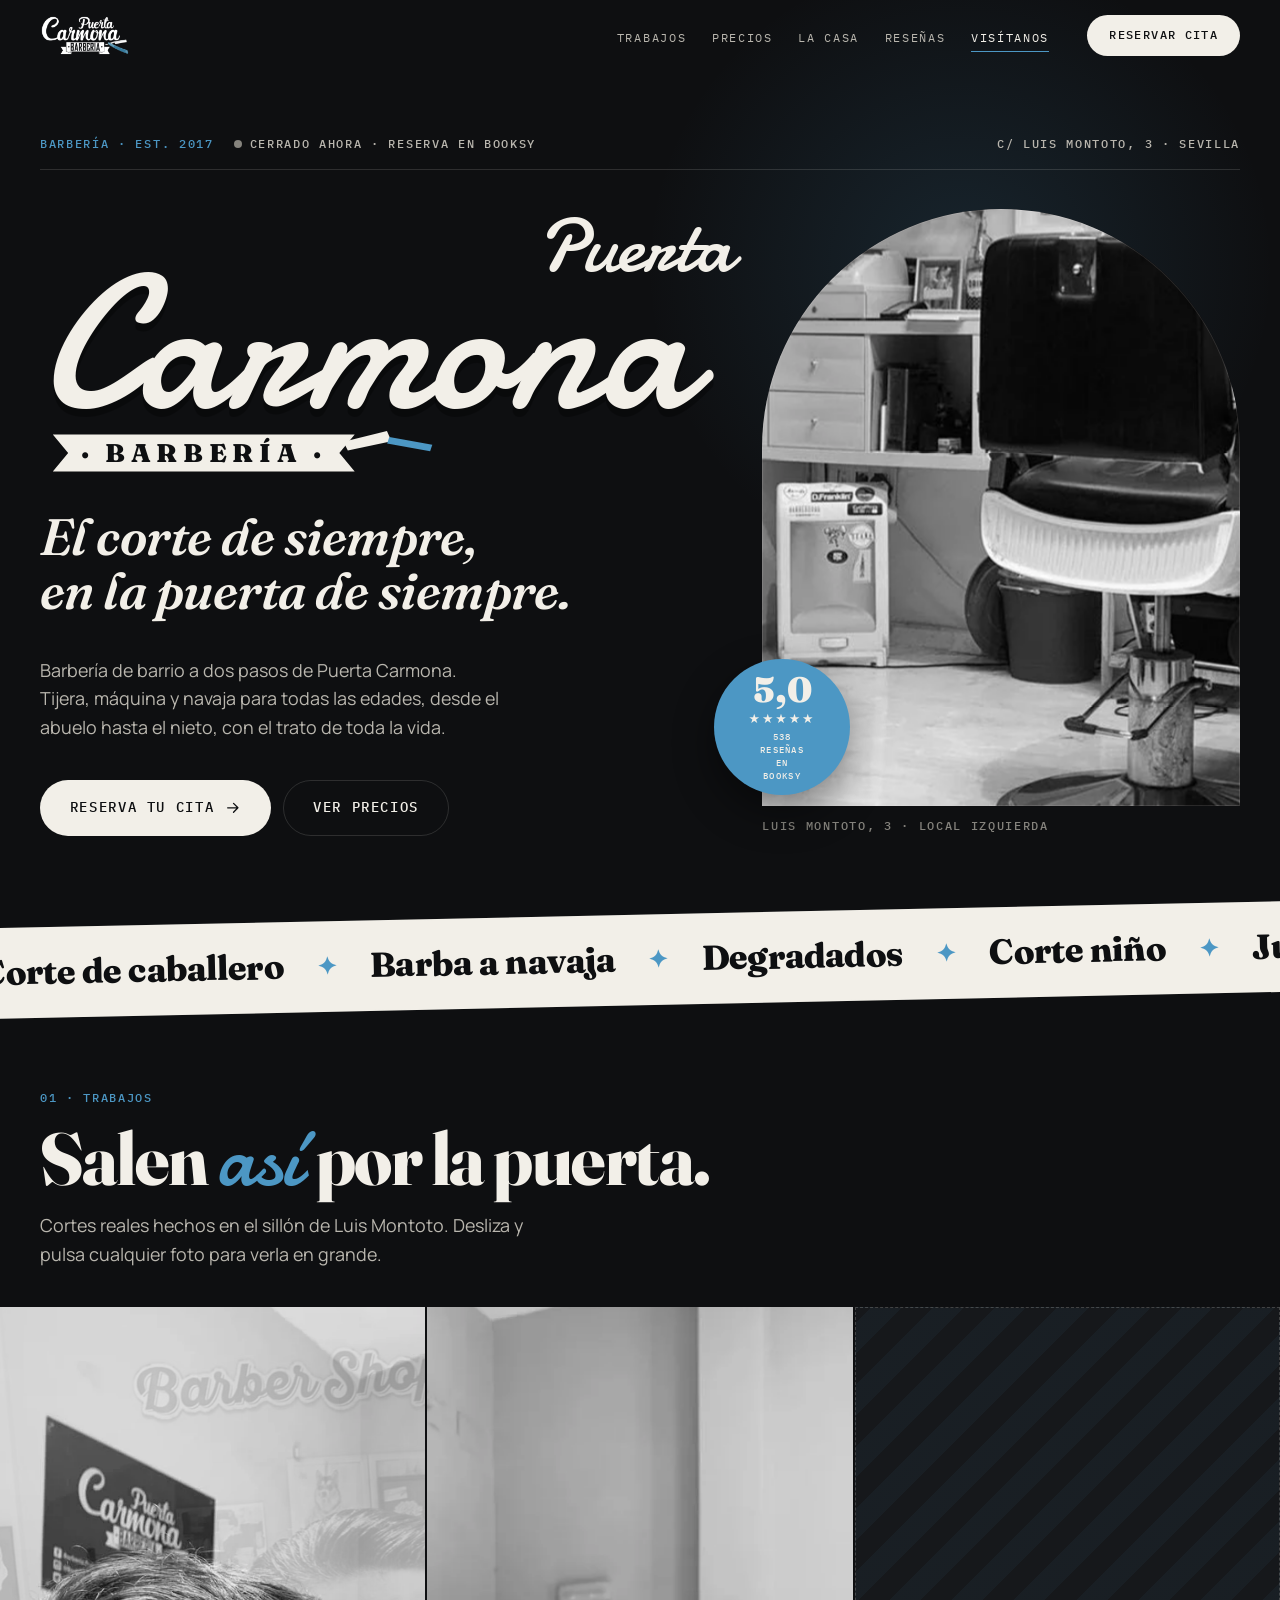
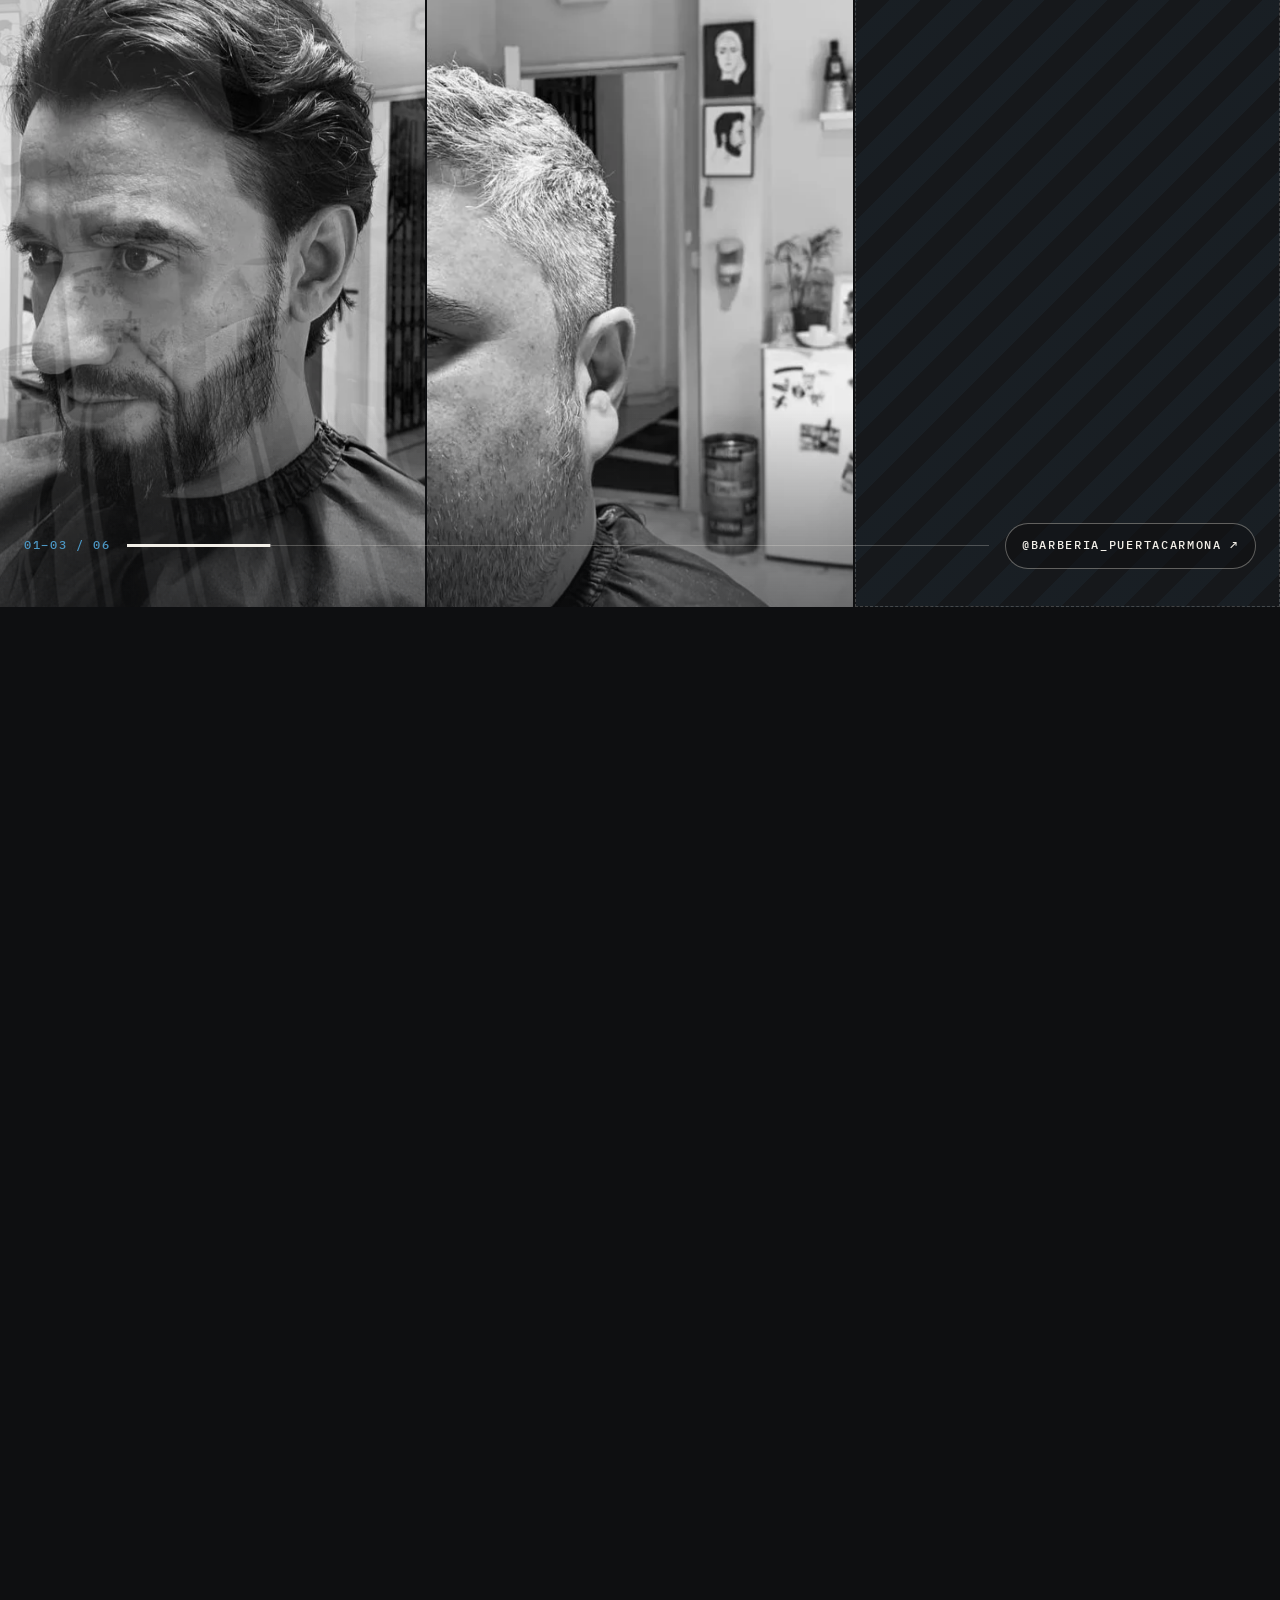
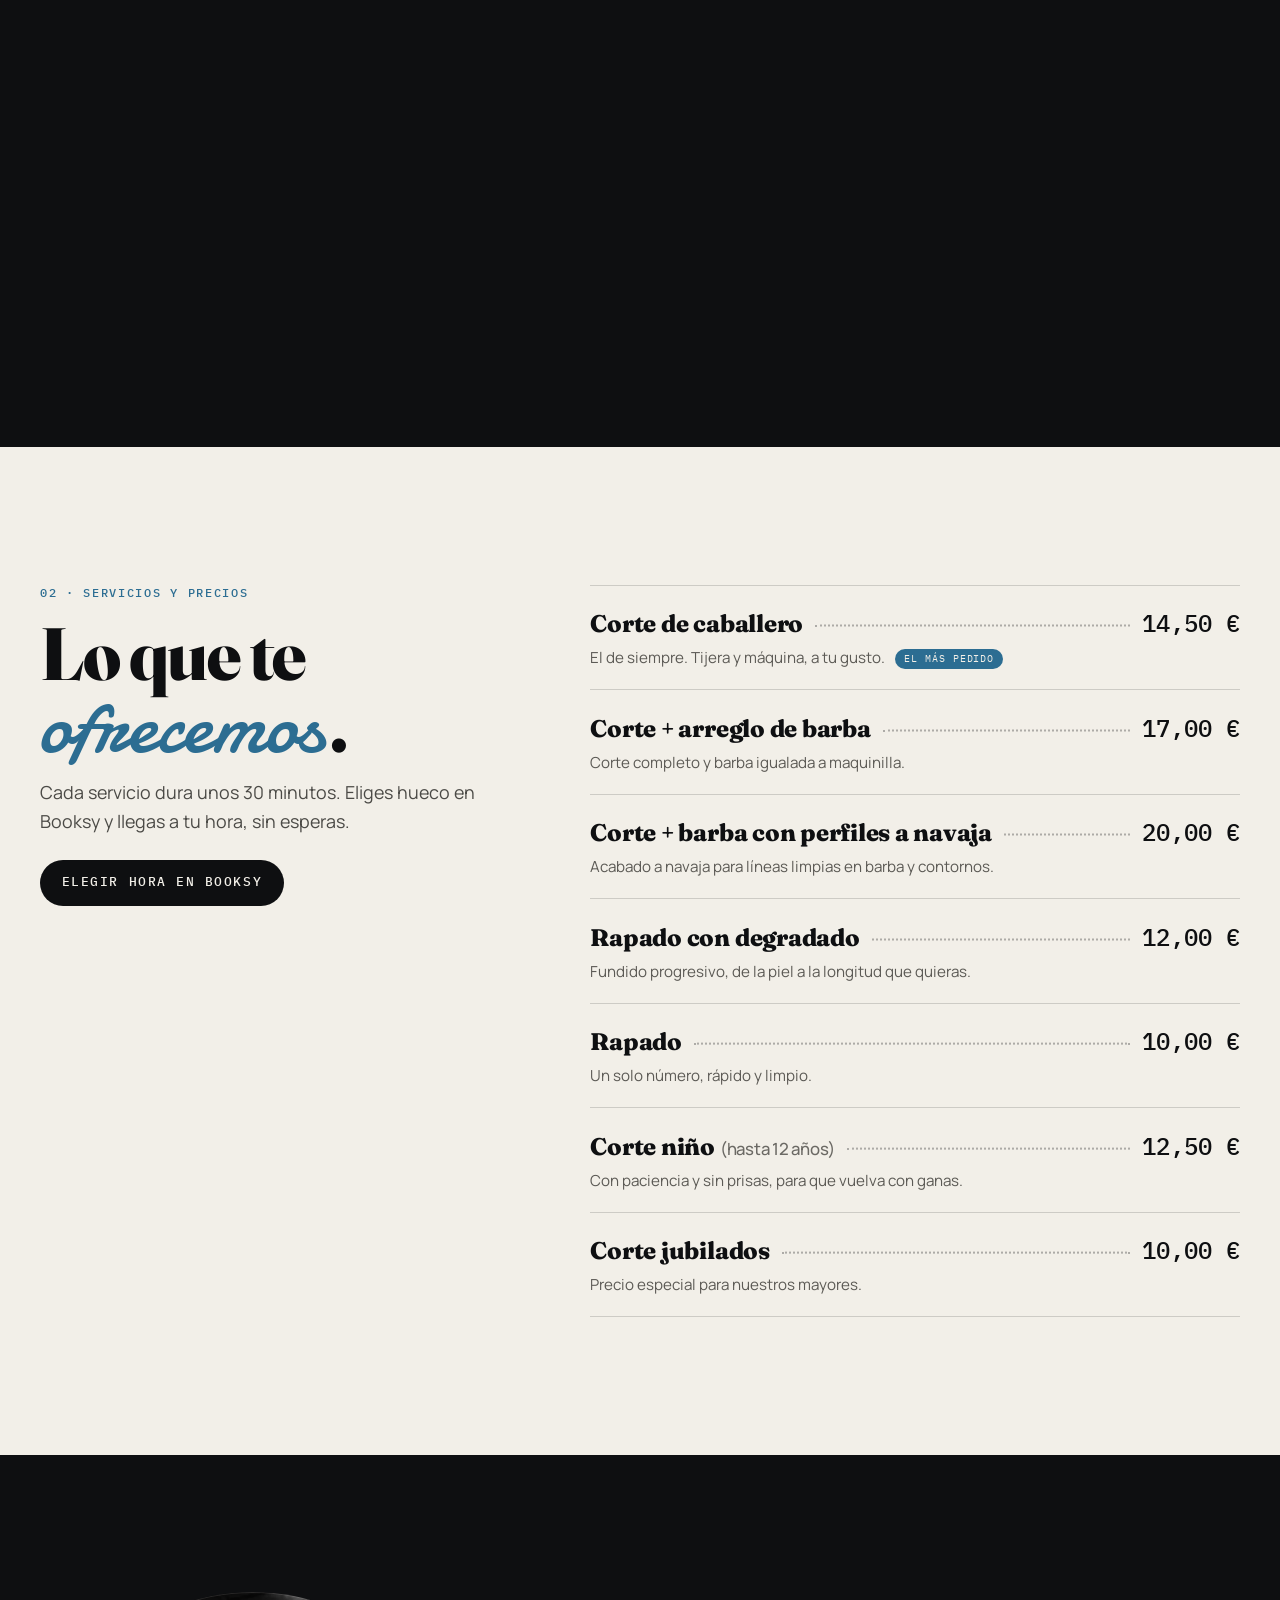
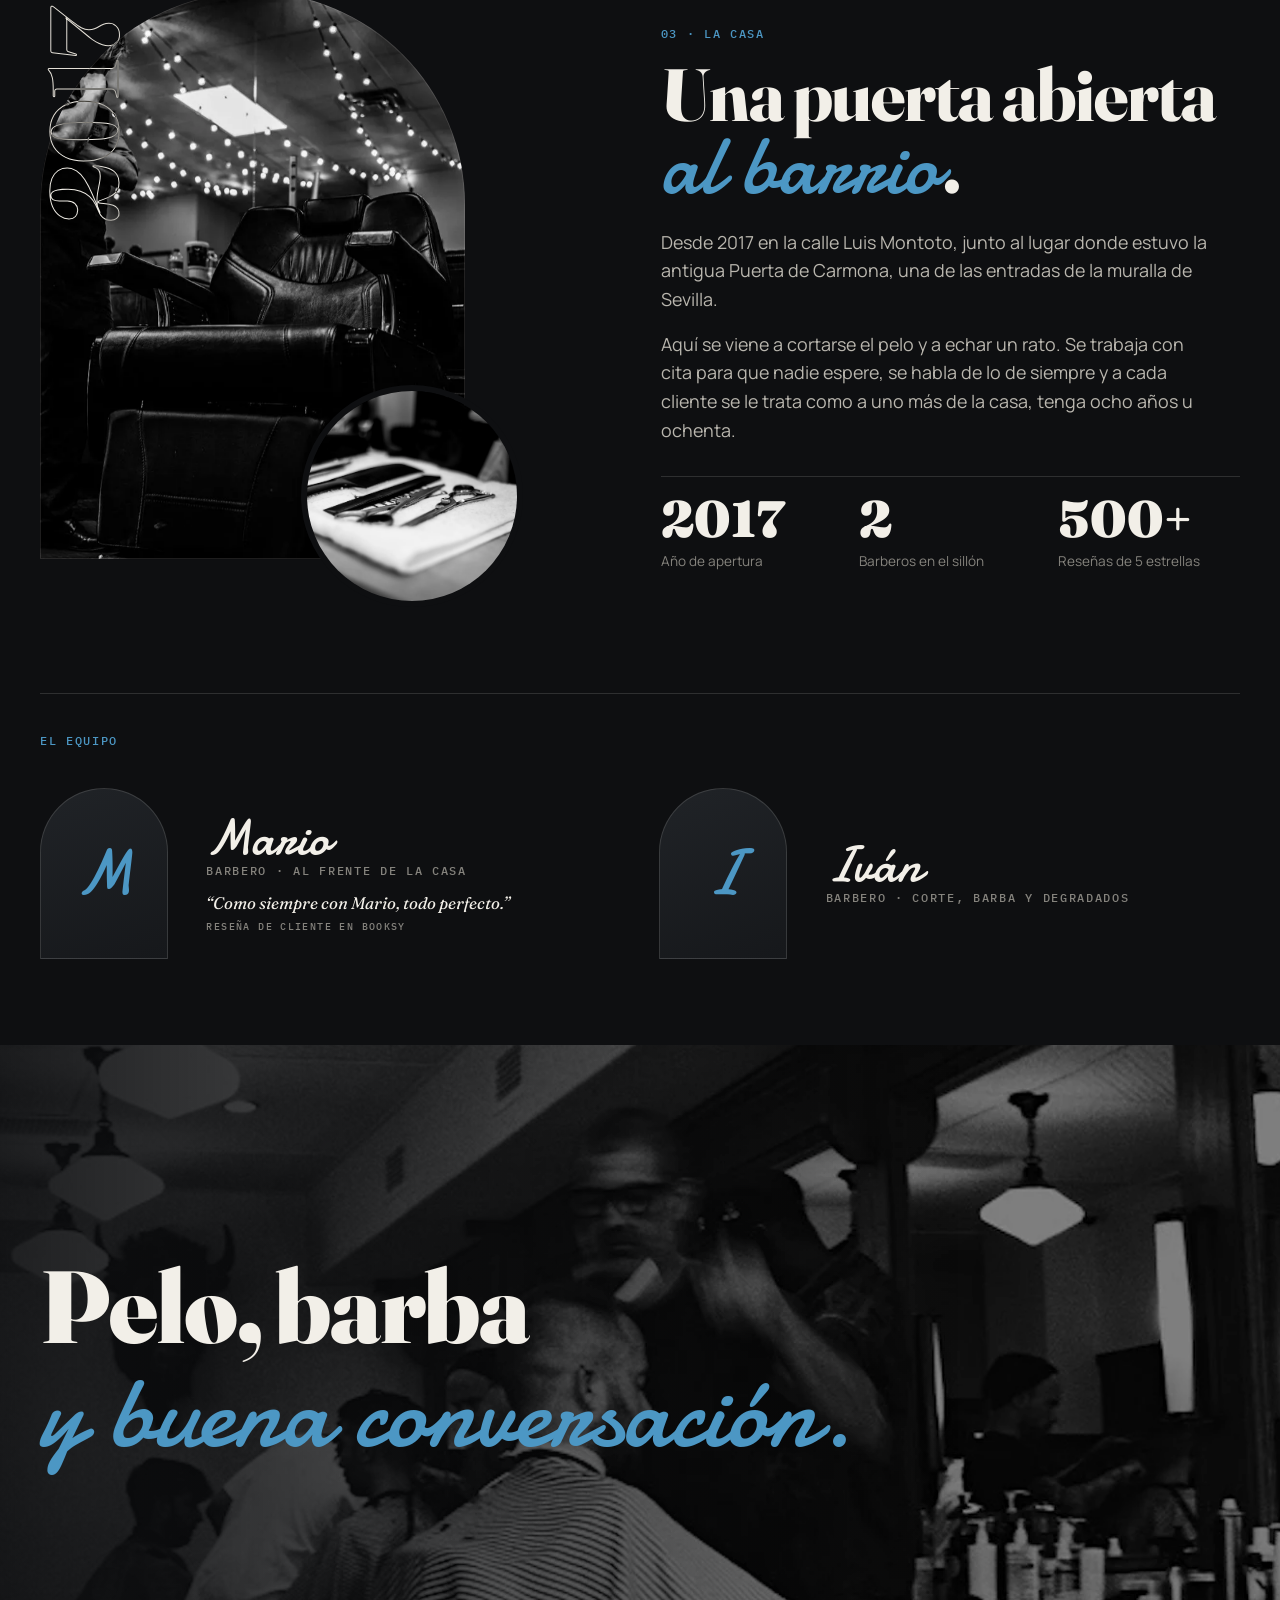
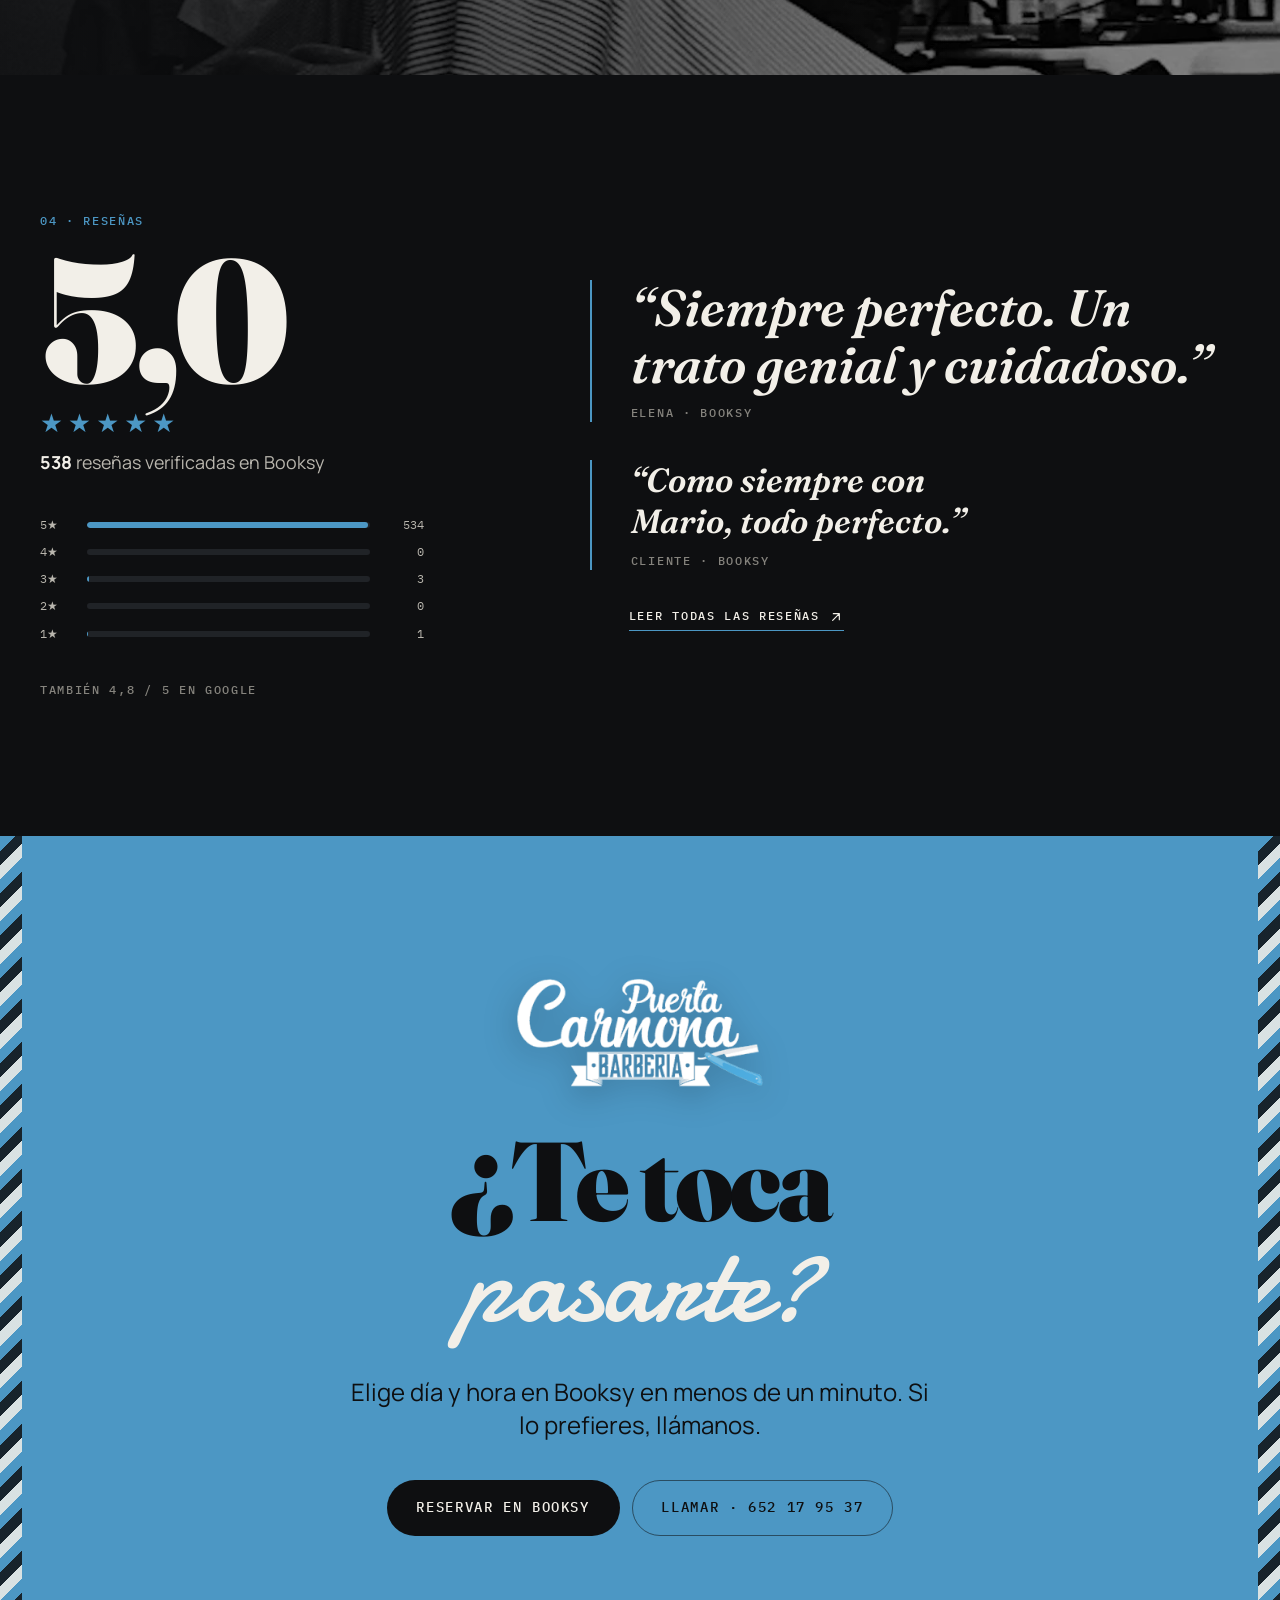
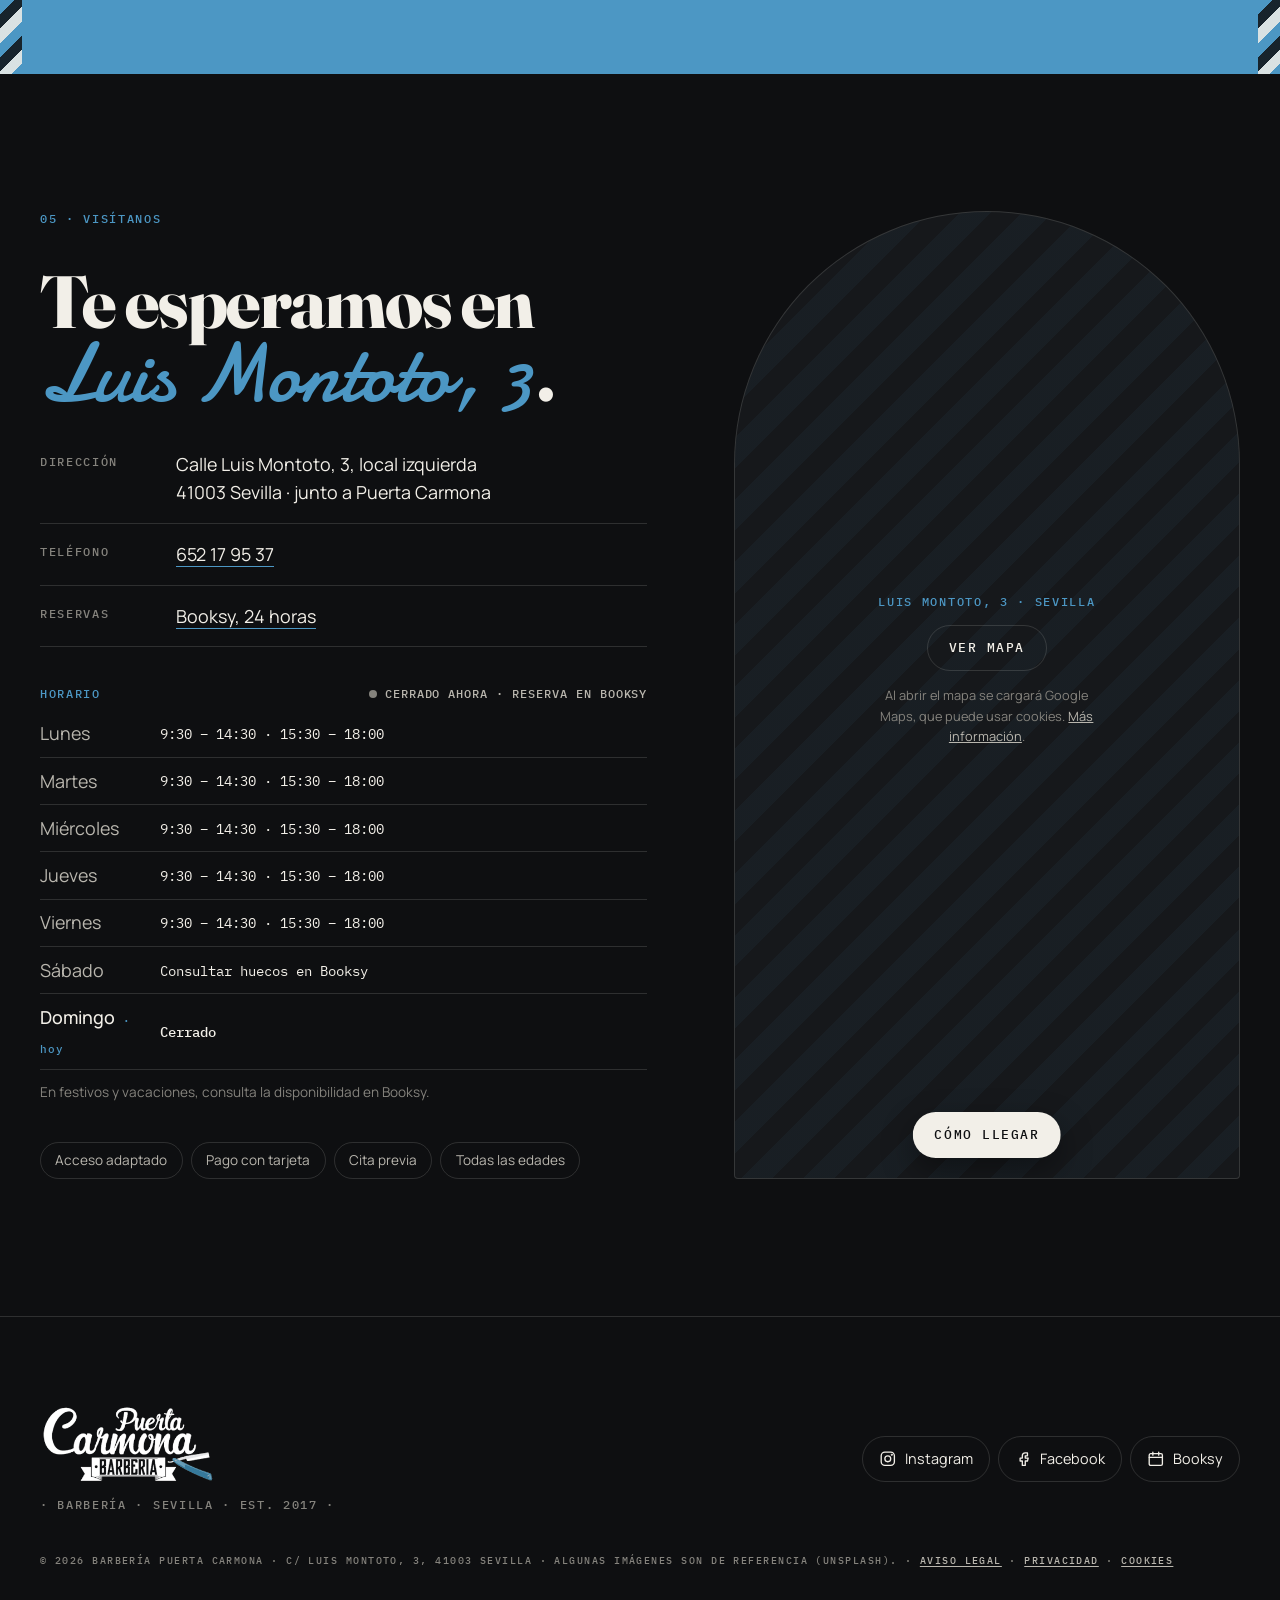
==== index.html @ 5f67234b "Web de Barbería Puerta Carmona lista para la demo - Quita los textos superpuestos y la marca de agua" ====
<!doctype html>
<html lang="es">
<head>
  <meta charset="utf-8" />
  <meta name="viewport" content="width=device-width, initial-scale=1, viewport-fit=cover" />
  <title>Barbería Puerta Carmona · Barbería en Sevilla desde 2017</title>
  <meta name="description" content="Barbería de barrio en Luis Montoto 3, junto a Puerta Carmona (Sevilla). Corte de caballero, barba a navaja y degradados desde 2017. 5,0 en Booksy con más de 500 reseñas. Reserva online." />
  <meta name="theme-color" content="#0e0f11" />
  <link rel="icon" href="assets/img/favicon.png" type="image/png" />
  <link rel="apple-touch-icon" href="assets/img/favicon.png" />

  <meta property="og:type" content="website" />
  <meta property="og:title" content="Barbería Puerta Carmona · Sevilla" />
  <meta property="og:description" content="El corte de siempre, en la puerta de siempre. Luis Montoto 3, Sevilla. Reserva en Booksy." />
  <meta property="og:image" content="assets/img/local.webp" />
  <meta property="og:locale" content="es_ES" />

  <link rel="preconnect" href="https://fonts.googleapis.com" />
  <link rel="preconnect" href="https://fonts.gstatic.com" crossorigin />
  <link href="https://fonts.googleapis.com/css2?family=Fraunces:opsz,wght@9..144,400;9..144,600;9..144,800;9..144,900&family=IBM+Plex+Mono:wght@400;500&family=Manrope:wght@400;500;700&family=Damion&display=swap" rel="stylesheet" />
  <link rel="stylesheet" href="css/style.css" />

  <script type="application/ld+json">
  {
    "@context": "https://schema.org",
    "@type": "BarberShop",
    "name": "Barbería Puerta Carmona",
    "image": "assets/img/local.webp",
    "logo": "assets/img/logo.png",
    "telephone": "+34 652 17 95 37",
    "foundingDate": "2017",
    "priceRange": "10 € – 20 €",
    "address": {
      "@type": "PostalAddress",
      "streetAddress": "Calle Luis Montoto, 3, local izquierda",
      "postalCode": "41003",
      "addressLocality": "Sevilla",
      "addressCountry": "ES"
    },
    "aggregateRating": { "@type": "AggregateRating", "ratingValue": "5.0", "reviewCount": "538" },
    "sameAs": [
      "https://www.instagram.com/barberia_puertacarmona/",
      "https://www.facebook.com/p/Barber%C3%ADa-Puerta-Carmona-100066631995849/",
      "https://booksy.com/es-es/20621_barberia-puerta-carmona_barberia_29971_sevilla"
    ]
  }
  </script>
</head>
<body>
  <a class="skip" href="#main">Saltar al contenido</a>

  <!-- ============ CABECERA ============ -->
  <header class="header" data-header>
    <div class="wrap header__in">
      <a class="brand" href="#top" aria-label="Barbería Puerta Carmona, inicio">
        <img src="assets/img/logo.png" alt="" width="316" height="146" />
      </a>
      <nav class="nav" aria-label="Principal" data-nav>
        <ul>
          <li><a href="#trabajos">Trabajos</a></li>
          <li><a href="#servicios">Precios</a></li>
          <li><a href="#casa">La casa</a></li>
          <li><a href="#resenas">Reseñas</a></li>
          <li><a href="#visitanos">Visítanos</a></li>
        </ul>
        <a class="btn btn--cream nav__cta" href="https://booksy.com/es-es/20621_barberia-puerta-carmona_barberia_29971_sevilla" target="_blank" rel="noopener" data-book>Reservar cita</a>
      </nav>
      <a class="btn btn--cream header__cta" href="https://booksy.com/es-es/20621_barberia-puerta-carmona_barberia_29971_sevilla" target="_blank" rel="noopener" data-book>Reservar</a>
      <button class="burger" type="button" aria-expanded="false" aria-controls="menu" data-burger>
        <span class="visually-hidden">Abrir menú</span><span></span><span></span>
      </button>
    </div>
  </header>

  <main id="main">
    <!-- ============ HERO ============ -->
    <section class="hero" id="top" aria-labelledby="hero-title">
      <div class="wrap hero__grid">
        <p class="hero__meta label rise">
          <span>Barbería · Est. 2017</span>
          <span class="status" data-status><i></i><b>Horario</b></span>
          <span class="hero__loc">C/ Luis Montoto, 3 · Sevilla</span>
        </p>

        <h1 class="masthead" id="hero-title">
          <span class="masthead__top rise">Puerta</span>
          <span class="masthead__script rise">Carmona</span>
          <span class="masthead__ribbon rise"><span>· Barbería ·</span><svg class="masthead__razor" viewBox="0 0 120 40" aria-hidden="true"><path class="razor__blade" d="M2 10 L60 4 L64 18 L6 22 Z"/><path class="razor__handle" d="M62 12 L116 30 L112 38 L58 20 Z"/></svg></span>
        </h1>

        <div class="hero__copy rise">
          <p class="hero__tag">El corte de siempre,<br />en la puerta de siempre.</p>
          <p class="hero__sub">Barbería de barrio a dos pasos de Puerta Carmona. Tijera, máquina y navaja para todas las edades, desde el abuelo hasta el nieto, con el trato de toda la vida.</p>
          <div class="hero__actions">
            <a class="btn btn--cream btn--lg" href="https://booksy.com/es-es/20621_barberia-puerta-carmona_barberia_29971_sevilla" target="_blank" rel="noopener" data-book>
              Reserva tu cita <svg aria-hidden="true" viewBox="0 0 24 24"><path d="M5 12h14M13 6l6 6-6 6"/></svg>
            </a>
            <a class="btn btn--ghost btn--lg" href="#servicios">Ver precios</a>
          </div>
        </div>

        <figure class="hero__photo">
          <div class="arch" data-parallax="0.08">
            <img src="assets/img/local.webp" alt="Sillón de barbero clásico en el interior de Barbería Puerta Carmona, en blanco y negro" width="1125" height="632" fetchpriority="high" />
          </div>
          <a class="rating" href="#resenas" aria-label="Valoración 5 sobre 5 con 538 reseñas en Booksy">
            <span class="rating__n">5,0</span>
            <span class="rating__stars" aria-hidden="true">★★★★★</span>
            <span class="label">538 reseñas en Booksy</span>
          </a>
          <figcaption class="label">Luis Montoto, 3 · local izquierda</figcaption>
        </figure>
      </div>
    </section>

    <!-- ============ CINTA ============ -->
    <div class="ticker" aria-hidden="true">
      <div class="ticker__track">
        <span>Corte de caballero</span><i>✦</i><span>Barba a navaja</span><i>✦</i><span>Degradados</span><i>✦</i><span>Corte niño</span><i>✦</i><span>Jubilados</span><i>✦</i><span>Desde 2017</span><i>✦</i>
        <span>Corte de caballero</span><i>✦</i><span>Barba a navaja</span><i>✦</i><span>Degradados</span><i>✦</i><span>Corte niño</span><i>✦</i><span>Jubilados</span><i>✦</i><span>Desde 2017</span><i>✦</i>
      </div>
    </div>

    <!-- ============ TRABAJOS (secuencia) ============ -->
    <section class="works" id="trabajos" aria-labelledby="works-title">
      <div class="wrap section-head">
        <p class="label kicker">01 · Trabajos</p>
        <h2 class="h2" id="works-title">Salen <em>así</em> por la puerta.</h2>
        <p class="lead">Cortes reales hechos en el sillón de Luis Montoto. Desliza y pulsa cualquier foto para verla en grande.</p>
      </div>

      <div class="seq" data-seq data-total="06">
        <div class="seq__sticky" data-seq-sticky>
          <ul class="seq__frames" role="list">
            <li class="frame" data-frame data-range="01–03">
              <div class="work" data-panel>
                <button type="button" class="work__open" data-full="assets/img/corte-3.webp" data-caption="Clásico peinado hacia atrás con barba perfilada" aria-label="Ampliar: clásico peinado hacia atrás con barba perfilada">
                  <img src="assets/img/corte-3.webp" alt="Cliente con pelo peinado hacia atrás y barba perfilada" loading="lazy" />
                </button>
              </div>
              <div class="work" data-panel>
                <button type="button" class="work__open" data-full="assets/img/corte-4.webp" data-caption="Degradado con volumen arriba" aria-label="Ampliar: degradado con volumen arriba">
                  <img src="assets/img/corte-4.webp" alt="Joven con degradado lateral y volumen en la parte superior" loading="lazy" />
                </button>
              </div>
              <div class="work" data-panel>
                <button type="button" class="work__open" data-full="assets/img/corte-2.webp" data-caption="Rizos arriba con degradado bajo" aria-label="Ampliar: rizos arriba con degradado bajo">
                  <img src="assets/img/corte-2.webp" alt="Chico joven con rizos arriba y laterales degradados" loading="lazy" />
                </button>
              </div>
            </li>
            <li class="frame" data-frame data-range="04–06">
              <div class="work" data-panel>
                <button type="button" class="work__open" data-full="assets/img/corte-5.webp" data-caption="Pompadour con barba corta" aria-label="Ampliar: pompadour con barba corta">
                  <img src="assets/img/corte-5.webp" alt="Cliente con tupé peinado y barba corta cuidada" loading="lazy" />
                </button>
              </div>
              <div class="work" data-panel>
                <button type="button" class="work__open" data-full="assets/img/corte-1.webp" data-caption="Corte corto con canas y barba de tres días" aria-label="Ampliar: corte corto con canas y barba de tres días">
                  <img src="assets/img/corte-1.webp" alt="Hombre con pelo corto canoso y barba de tres días" loading="lazy" />
                </button>
              </div>
              <div class="work work--soon" data-panel>
                <div class="soon">
                  <svg class="soon__icon" viewBox="0 0 40 40" aria-hidden="true"><path d="M20 4v32M4 20h32M8.7 8.7l22.6 22.6M31.3 8.7 8.7 31.3"/></svg>
                  <p class="label soon__n">@barberia_puertacarmona</p>
                  <p class="soon__text">Más cortes en Instagram</p>
                  <a class="soon__link label" href="https://www.instagram.com/barberia_puertacarmona/" target="_blank" rel="noopener">Ver perfil →</a>
                </div>
              </div>
            </li>
          </ul>
          <div class="seq__ui">
            <span class="label seq__count" data-seq-count>01–03 / 06</span>
            <span class="seq__bar" aria-hidden="true"><span data-seq-bar></span></span>
            <a class="seq__more label" href="https://www.instagram.com/barberia_puertacarmona/" target="_blank" rel="noopener">@barberia_puertacarmona ↗</a>
          </div>
          <div class="seq__shade" data-seq-shade></div>
        </div>
      </div>
    </section>

    <!-- ============ SERVICIOS ============ -->
    <section class="services" id="servicios" aria-labelledby="services-title">
      <div class="wrap services__grid">
        <div class="section-head services__head">
          <p class="label kicker">02 · Servicios y precios</p>
          <h2 class="h2" id="services-title">Lo que te<br /><em>ofrecemos</em>.</h2>
          <p class="lead">Cada servicio dura unos 30 minutos. Eliges hueco en Booksy y llegas a tu hora, sin esperas.</p>
          <a class="btn btn--ink" href="https://booksy.com/es-es/20621_barberia-puerta-carmona_barberia_29971_sevilla" target="_blank" rel="noopener" data-book>Elegir hora en Booksy</a>
        </div>

        <ol class="menu" role="list">
          <li class="menu__item menu__item--star">
            <div class="menu__row"><h3>Corte de caballero</h3><span class="menu__dots"></span><span class="menu__price">14,50 €</span></div>
            <p>El de siempre. Tijera y máquina, a tu gusto. <span class="tag">El más pedido</span></p>
          </li>
          <li class="menu__item">
            <div class="menu__row"><h3>Corte + arreglo de barba</h3><span class="menu__dots"></span><span class="menu__price">17,00 €</span></div>
            <p>Corte completo y barba igualada a maquinilla.</p>
          </li>
          <li class="menu__item">
            <div class="menu__row"><h3>Corte + barba con perfiles a navaja</h3><span class="menu__dots"></span><span class="menu__price">20,00 €</span></div>
            <p>Acabado a navaja para líneas limpias en barba y contornos.</p>
          </li>
          <li class="menu__item">
            <div class="menu__row"><h3>Rapado con degradado</h3><span class="menu__dots"></span><span class="menu__price">12,00 €</span></div>
            <p>Fundido progresivo, de la piel a la longitud que quieras.</p>
          </li>
          <li class="menu__item">
            <div class="menu__row"><h3>Rapado</h3><span class="menu__dots"></span><span class="menu__price">10,00 €</span></div>
            <p>Un solo número, rápido y limpio.</p>
          </li>
          <li class="menu__item">
            <div class="menu__row"><h3>Corte niño <small>(hasta 12 años)</small></h3><span class="menu__dots"></span><span class="menu__price">12,50 €</span></div>
            <p>Con paciencia y sin prisas, para que vuelva con ganas.</p>
          </li>
          <li class="menu__item">
            <div class="menu__row"><h3>Corte jubilados</h3><span class="menu__dots"></span><span class="menu__price">10,00 €</span></div>
            <p>Precio especial para nuestros mayores.</p>
          </li>
        </ol>
      </div>
    </section>

    <!-- ============ LA CASA / HISTORIA ============ -->
    <section class="house" id="casa" aria-labelledby="house-title">
      <div class="wrap house__grid">
        <div class="house__photos">
          <div class="arch arch--tall" data-parallax="-0.06"><img src="assets/img/stock-sillon.webp" alt="Interior de una barbería clásica en blanco y negro" loading="lazy" /></div>
          <div class="house__small"><img src="assets/img/stock-tijeras.webp" alt="Tijeras, peine y navaja sobre una toalla" loading="lazy" /></div>
          <p class="house__year" aria-hidden="true">2017</p>
        </div>

        <div class="house__copy">
          <p class="label kicker">03 · La casa</p>
          <h2 class="h2" id="house-title">Una puerta abierta<br /><em>al barrio</em>.</h2>
          <p>Desde 2017 en la calle Luis Montoto, junto al lugar donde estuvo la antigua Puerta de Carmona, una de las entradas de la muralla de Sevilla.</p>
          <p>Aquí se viene a cortarse el pelo y a echar un rato. Se trabaja con cita para que nadie espere, se habla de lo de siempre y a cada cliente se le trata como a uno más de la casa, tenga ocho años u ochenta.</p>

          <ul class="facts" role="list">
            <li><strong>2017</strong><span>Año de apertura</span></li>
            <li><strong>2</strong><span>Barberos en el sillón</span></li>
            <li><strong>500+</strong><span>Reseñas de 5 estrellas</span></li>
          </ul>
        </div>
      </div>

      <!-- Equipo -->
      <div class="wrap team" aria-labelledby="team-title">
        <h3 class="label kicker" id="team-title">El equipo</h3>
        <ul class="team__list" role="list">
          <li class="barber">
            <div class="barber__pic" aria-hidden="true"><span>M</span></div>
            <div>
              <h4 class="barber__name">Mario</h4>
              <p class="label">Barbero · al frente de la casa</p>
              <p class="barber__quote">“Como siempre con Mario, todo perfecto.”</p>
              <p class="barber__src label">Reseña de cliente en Booksy</p>
            </div>
          </li>
          <li class="barber">
            <div class="barber__pic" aria-hidden="true"><span>I</span></div>
            <div>
              <h4 class="barber__name">Iván</h4>
              <p class="label">Barbero · corte, barba y degradados</p>
            </div>
          </li>
        </ul>
      </div>
    </section>

    <!-- ============ BANDA ============ -->
    <section class="band" aria-label="Frase de la casa">
      <div class="band__img" data-parallax="0.1"><img src="assets/img/stock-corte-bn.webp" alt="" loading="lazy" /></div>
      <div class="wrap band__in">
        <p class="band__quote">Pelo, barba<br /><span>y buena conversación.</span></p>
      </div>
    </section>

    <!-- ============ RESEÑAS ============ -->
    <section class="reviews" id="resenas" aria-labelledby="reviews-title">
      <div class="wrap reviews__grid">
        <div class="score">
          <p class="label kicker">04 · Reseñas</p>
          <h2 class="visually-hidden" id="reviews-title">Lo que dicen los clientes</h2>
          <p class="score__n" data-count="5.0">5,0</p>
          <p class="score__stars" aria-hidden="true">★★★★★</p>
          <p class="score__total"><strong data-count="538">538</strong> reseñas verificadas en Booksy</p>
          <ul class="bars" role="list" aria-label="Reparto de valoraciones">
            <li><span>5★</span><span class="bars__bar"><i style="--v:0.9926"></i></span><span>534</span></li>
            <li><span>4★</span><span class="bars__bar"><i style="--v:0"></i></span><span>0</span></li>
            <li><span>3★</span><span class="bars__bar"><i style="--v:0.0056"></i></span><span>3</span></li>
            <li><span>2★</span><span class="bars__bar"><i style="--v:0"></i></span><span>0</span></li>
            <li><span>1★</span><span class="bars__bar"><i style="--v:0.0019"></i></span><span>1</span></li>
          </ul>
          <p class="score__google label">También 4,8 / 5 en Google</p>
        </div>

        <div class="quotes">
          <blockquote class="quote quote--big">
            <p>“Siempre perfecto. Un trato genial y cuidadoso.”</p>
            <footer class="label">Elena · Booksy</footer>
          </blockquote>
          <blockquote class="quote">
            <p>“Como siempre con Mario, todo perfecto.”</p>
            <footer class="label">Cliente · Booksy</footer>
          </blockquote>
          <a class="quotes__more" href="https://booksy.com/es-es/20621_barberia-puerta-carmona_barberia_29971_sevilla" target="_blank" rel="noopener">
            <span class="label">Leer todas las reseñas</span>
            <svg aria-hidden="true" viewBox="0 0 24 24"><path d="M7 17 17 7M8 7h9v9"/></svg>
          </a>
        </div>
      </div>
    </section>

    <!-- ============ CTA FINAL ============ -->
    <section class="final" aria-labelledby="final-title">
      <div class="wrap final__in">
        <img class="final__logo" src="assets/img/logo.png" alt="Logotipo de Barbería Puerta Carmona" width="316" height="146" loading="lazy" />
        <h2 class="final__title" id="final-title">¿Te toca<br /><span>pasarte?</span></h2>
        <p>Elige día y hora en Booksy en menos de un minuto. Si lo prefieres, llámanos.</p>
        <div class="final__actions">
          <a class="btn btn--ink btn--lg" href="https://booksy.com/es-es/20621_barberia-puerta-carmona_barberia_29971_sevilla" target="_blank" rel="noopener" data-book>Reservar en Booksy</a>
          <a class="btn btn--outline-ink btn--lg" href="tel:+34652179537">Llamar · 652 17 95 37</a>
        </div>
      </div>
    </section>

    <!-- ============ VISÍTANOS ============ -->
    <section class="visit" id="visitanos" aria-labelledby="visit-title">
      <div class="wrap visit__grid">
        <div class="visit__info">
          <p class="label kicker">05 · Visítanos</p>
          <h2 class="h2" id="visit-title">Te esperamos en<br /><em>Luis Montoto, 3</em>.</h2>

          <dl class="info">
            <div><dt class="label">Dirección</dt><dd>Calle Luis Montoto, 3, local izquierda<br />41003 Sevilla · junto a Puerta Carmona</dd></div>
            <div><dt class="label">Teléfono</dt><dd><a href="tel:+34652179537">652 17 95 37</a></dd></div>
            <div><dt class="label">Reservas</dt><dd><a href="https://booksy.com/es-es/20621_barberia-puerta-carmona_barberia_29971_sevilla" target="_blank" rel="noopener" data-book>Booksy, 24 horas</a></dd></div>
          </dl>

          <div class="hours">
            <p class="label hours__title">Horario <span class="status status--inline" data-status><i></i><b></b></span></p>
            <table>
              <tbody data-hours>
                <tr data-day="1"><th>Lunes</th><td>9:30 – 14:30 · 15:30 – 18:00</td></tr>
                <tr data-day="2"><th>Martes</th><td>9:30 – 14:30 · 15:30 – 18:00</td></tr>
                <tr data-day="3"><th>Miércoles</th><td>9:30 – 14:30 · 15:30 – 18:00</td></tr>
                <tr data-day="4"><th>Jueves</th><td>9:30 – 14:30 · 15:30 – 18:00</td></tr>
                <tr data-day="5"><th>Viernes</th><td>9:30 – 14:30 · 15:30 – 18:00</td></tr>
                <tr data-day="6"><th>Sábado</th><td>Consultar huecos en Booksy</td></tr>
                <tr data-day="0"><th>Domingo</th><td>Cerrado</td></tr>
              </tbody>
            </table>
            <p class="hours__note">En festivos y vacaciones, consulta la disponibilidad en Booksy.</p>
          </div>

          <ul class="perks" role="list">
            <li>Acceso adaptado</li><li>Pago con tarjeta</li><li>Cita previa</li><li>Todas las edades</li>
          </ul>
        </div>

        <div class="visit__map">
          <div class="map__consent" data-map="https://www.google.com/maps?q=Barber%C3%ADa+Puerta+Carmona,+Calle+Luis+Montoto+3,+41003+Sevilla&amp;output=embed">
            <p class="label">Luis Montoto, 3 · Sevilla</p>
            <button type="button" class="btn btn--ghost" data-map-load>Ver mapa</button>
            <p class="map__note">Al abrir el mapa se cargará Google Maps, que puede usar cookies. <a href="legal.html#cookies">Más información</a>.</p>
          </div>
          <a class="btn btn--cream map__btn" href="https://www.google.com/maps/dir/?api=1&destination=Calle+Luis+Montoto+3,+41003+Sevilla" target="_blank" rel="noopener">Cómo llegar</a>
        </div>
      </div>
    </section>
  </main>

  <!-- ============ PIE ============ -->
  <footer class="footer">
    <div class="wrap footer__grid">
      <div class="footer__brand">
        <img src="assets/img/logo.png" alt="Barbería Puerta Carmona" width="316" height="146" loading="lazy" />
        <p class="label">· Barbería · Sevilla · Est. 2017 ·</p>
      </div>
      <ul class="footer__social" role="list">
        <li><a href="https://www.instagram.com/barberia_puertacarmona/" target="_blank" rel="noopener">
          <svg aria-hidden="true" viewBox="0 0 24 24"><rect x="3" y="3" width="18" height="18" rx="5"/><circle cx="12" cy="12" r="4"/><circle cx="17.5" cy="6.5" r="0.6" fill="currentColor"/></svg>Instagram</a></li>
        <li><a href="https://www.facebook.com/p/Barber%C3%ADa-Puerta-Carmona-100066631995849/" target="_blank" rel="noopener">
          <svg aria-hidden="true" viewBox="0 0 24 24"><path d="M14 8h3V4h-3a4 4 0 0 0-4 4v3H7v4h3v6h4v-6h3l1-4h-4V8z"/></svg>Facebook</a></li>
        <li><a href="https://booksy.com/es-es/20621_barberia-puerta-carmona_barberia_29971_sevilla" target="_blank" rel="noopener">
          <svg aria-hidden="true" viewBox="0 0 24 24"><rect x="3" y="5" width="18" height="16" rx="2"/><path d="M3 10h18M8 3v4M16 3v4"/></svg>Booksy</a></li>
      </ul>
      <p class="footer__legal label">© <span data-year>2026</span> Barbería Puerta Carmona · C/ Luis Montoto, 3, 41003 Sevilla · Algunas imágenes son de referencia (Unsplash). · <a href="legal.html#aviso-legal">Aviso legal</a> · <a href="legal.html#privacidad">Privacidad</a> · <a href="legal.html#cookies">Cookies</a></p>
    </div>
  </footer>

  <!-- Barra fija en móvil -->
  <div class="mobilebar" data-mobilebar>
    <a href="tel:+34652179537" class="mobilebar__call" aria-label="Llamar a la barbería">
      <svg aria-hidden="true" viewBox="0 0 24 24"><path d="M5 4h4l2 5-2.5 1.5a11 11 0 0 0 5 5L15 13l5 2v4a2 2 0 0 1-2 2A16 16 0 0 1 3 6a2 2 0 0 1 2-2"/></svg>
      Llamar
    </a>
    <a href="https://booksy.com/es-es/20621_barberia-puerta-carmona_barberia_29971_sevilla" target="_blank" rel="noopener" class="mobilebar__book" data-book>Reservar cita</a>
  </div>

  <!-- Visor -->
  <dialog class="lightbox" aria-label="Visor de trabajos" data-lightbox>
    <div class="lb__top">
      <p class="label lb__count" aria-live="polite" data-lb-count></p>
      <button type="button" class="lb__btn" data-lb-close><span class="label">Cerrar</span>
        <svg aria-hidden="true" viewBox="0 0 24 24"><path d="M6 6l12 12M18 6 6 18"/></svg></button>
    </div>
    <figure class="lb__figure">
      <img data-lb-img alt="" />
      <figcaption class="label" data-lb-caption></figcaption>
    </figure>
    <button type="button" class="lb__nav lb__prev" aria-label="Anterior" data-lb-prev><svg aria-hidden="true" viewBox="0 0 24 24"><path d="M15 6l-6 6 6 6"/></svg></button>
    <button type="button" class="lb__nav lb__next" aria-label="Siguiente" data-lb-next><svg aria-hidden="true" viewBox="0 0 24 24"><path d="M9 6l6 6-6 6"/></svg></button>
  </dialog>

  <script src="js/main.js" defer></script>
</body>
</html>
---- css/style.css ----
/* =====================================================================
   Barbería Puerta Carmona — identidad a partir del logo real:
   fondo negro, letra script blanca, cinta "· BARBERÍA ·" y el azul de la navaja.
   Motivo propio: el arco de la antigua Puerta de Carmona enmarca las fotos.
   ===================================================================== */

:root {
  --ink: #0e0f11;
  --ink-2: #16181b;
  --ink-3: #202327;
  --bone: #f2efe8;
  --bone-dim: #b9b6ae;
  --mute: #85837d;
  --razor: #4c97c4;
  --razor-deep: #2c6d92;
  --razor-ink: #0b2a3c;
  --line: rgb(242 239 232 / 0.14);
  --line-ink: rgb(14 15 17 / 0.16);

  --font-script: 'Damion', 'Brush Script MT', cursive;
  --font-display: 'Fraunces', Georgia, serif;
  --font-body: 'Manrope', system-ui, sans-serif;
  --font-mono: 'IBM Plex Mono', ui-monospace, monospace;

  --step-0: clamp(1rem, 0.96rem + 0.2vw, 1.125rem);
  --step-1: clamp(1.2rem, 1.1rem + 0.5vw, 1.5rem);
  --step-2: clamp(1.5rem, 1.3rem + 1vw, 2.1rem);
  --step-3: clamp(2rem, 1.6rem + 2vw, 3.2rem);
  --step-4: clamp(2.6rem, 1.9rem + 3.4vw, 4.8rem);

  --space-xs: 0.5rem;
  --space-s: 1rem;
  --space-m: clamp(1.5rem, 1.2rem + 1.5vw, 2.5rem);
  --space-l: clamp(3rem, 2.2rem + 4vw, 6rem);
  --space-xl: clamp(4.5rem, 3rem + 7vw, 9.5rem);

  --gutter: clamp(1rem, 0.5rem + 2.5vw, 2.5rem);
  --maxw: 1320px;
  --header-h: 4.5rem;
  --tap: 2.875rem;
  --ease: cubic-bezier(0.22, 1, 0.36, 1);
}

*,
*::before,
*::after { box-sizing: border-box; }

html {
  overflow-x: clip;
  -webkit-text-size-adjust: 100%;
  scroll-behavior: smooth;
  scroll-padding-top: var(--header-h);
}

body {
  margin: 0;
  background: var(--ink);
  color: var(--bone);
  font-family: var(--font-body);
  font-size: var(--step-0);
  line-height: 1.6;
  -webkit-font-smoothing: antialiased;
  overflow-x: clip;
}

img { display: block; max-width: 100%; height: auto; }
h1, h2, h3, h4, p, ul, ol, dl, dd, figure, blockquote { margin: 0; }
ul, ol { padding: 0; list-style: none; }
a { color: inherit; }
button { font: inherit; color: inherit; }
svg { fill: none; stroke: currentColor; stroke-width: 1.8; stroke-linecap: round; stroke-linejoin: round; }

:focus-visible { outline: 2px solid var(--razor); outline-offset: 3px; }

.visually-hidden {
  position: absolute !important; width: 1px; height: 1px; padding: 0; margin: -1px;
  overflow: hidden; clip: rect(0 0 0 0); white-space: nowrap; border: 0;
}

.skip {
  position: fixed; left: 1rem; top: -4rem; z-index: 100;
  padding: 0.75rem 1rem; background: var(--bone); color: var(--ink);
  transition: top 0.2s;
}
.skip:focus { top: 1rem; }

.wrap { width: min(100% - 2 * var(--gutter), var(--maxw)); margin-inline: auto; }

.label {
  font-family: var(--font-mono);
  font-size: 0.75rem;
  font-weight: 500;
  letter-spacing: 0.14em;
  text-transform: uppercase;
  line-height: 1.4;
}

.kicker { color: var(--razor); }

.h2 {
  font-family: var(--font-display);
  font-weight: 800;
  font-size: var(--step-4);
  line-height: 0.98;
  letter-spacing: -0.02em;
  font-variation-settings: 'opsz' 144;
  text-wrap: balance;
}
.h2 em {
  font-family: var(--font-script);
  font-style: normal;
  font-weight: 400;
  letter-spacing: 0;
  color: var(--razor);
  font-size: 1.12em;
  line-height: 0.8;
  margin-right: 0.06em;
}

.lead { color: var(--bone-dim); max-width: 44ch; text-wrap: pretty; }

.section-head { display: grid; gap: var(--space-s); }

/* ---------- Botones ---------- */
.btn {
  display: inline-flex; align-items: center; justify-content: center; gap: 0.6rem;
  min-height: var(--tap); padding: 0 1.3rem;
  font-family: var(--font-mono); font-size: 0.8rem; font-weight: 500;
  letter-spacing: 0.12em; text-transform: uppercase; text-decoration: none;
  border: 1px solid transparent; border-radius: 999px; cursor: pointer;
  transition: background-color 0.25s var(--ease), color 0.25s var(--ease), border-color 0.25s var(--ease), transform 0.25s var(--ease);
}
.btn svg { width: 1.1rem; height: 1.1rem; transition: transform 0.25s var(--ease); }
.btn:hover svg { transform: translateX(3px); }
.btn:active { transform: scale(0.98); }
.btn--lg { min-height: 3.5rem; padding: 0 1.8rem; font-size: 0.85rem; }
.btn--cream { background: var(--bone); color: var(--ink); }
.btn--cream:hover { background: var(--razor); color: var(--bone); }
.btn--ghost { border-color: var(--line); background: transparent; color: var(--bone); }
.btn--ghost:hover { border-color: var(--bone); background: rgb(242 239 232 / 0.06); }
.btn--ink { background: var(--ink); color: var(--bone); }
.btn--ink:hover { background: var(--razor-ink); }
.btn--outline-ink { border-color: rgb(14 15 17 / 0.4); color: var(--ink); }
.btn--outline-ink:hover { background: var(--ink); color: var(--bone); }

/* ---------- Cabecera ---------- */
.header {
  position: fixed; inset: 0 0 auto; z-index: 50;
  height: var(--header-h);
  transition: background-color 0.35s var(--ease), border-color 0.35s var(--ease), transform 0.35s var(--ease);
  border-bottom: 1px solid transparent;
}
.header.is-scrolled {
  background: rgb(14 15 17 / 0.86);
  -webkit-backdrop-filter: blur(14px); backdrop-filter: blur(14px);
  border-bottom-color: var(--line);
}
.header.is-hidden { transform: translateY(-100%); }
.header__in { height: 100%; display: flex; align-items: center; gap: var(--space-s); }
.brand { display: flex; align-items: center; text-decoration: none; margin-right: auto; }
.brand img { width: auto; height: 2.6rem; }

.nav { display: none; }
.nav ul { display: flex; gap: clamp(1rem, 2vw, 2rem); }
.nav ul a {
  position: relative; text-decoration: none;
  font-family: var(--font-mono); font-size: 0.75rem; letter-spacing: 0.14em; text-transform: uppercase;
  color: var(--bone-dim); padding-block: 0.4rem; transition: color 0.2s;
}
.nav ul a::after {
  content: ''; position: absolute; left: 0; right: 0; bottom: 0; height: 1px; background: var(--razor);
  transform: scaleX(0); transform-origin: right; transition: transform 0.3s var(--ease);
}
.nav ul a:hover, .nav ul a.is-current { color: var(--bone); }
.nav ul a:hover::after, .nav ul a.is-current::after { transform: scaleX(1); transform-origin: left; }
.nav__cta { display: none; }

.header__cta { min-height: 2.5rem; padding: 0 1rem; font-size: 0.72rem; }

.burger {
  display: grid; place-content: center; gap: 6px;
  width: var(--tap); height: var(--tap); padding: 0; border: 1px solid var(--line); border-radius: 50%;
  background: none; cursor: pointer;
}
.burger span:not(.visually-hidden) { display: block; width: 18px; height: 1.5px; background: var(--bone); transition: transform 0.3s var(--ease); }
.burger[aria-expanded='true'] span:nth-of-type(2) { transform: translateY(3.75px) rotate(45deg); }
.burger[aria-expanded='true'] span:nth-of-type(3) { transform: translateY(-3.75px) rotate(-45deg); }

/* Menú móvil a pantalla completa */
@media (max-width: 959px) {
  .nav {
    position: fixed; inset: 0; z-index: -1;
    display: flex; flex-direction: column; justify-content: center; gap: var(--space-m);
    padding: calc(var(--header-h) + var(--space-m)) var(--gutter) var(--space-l);
    background: var(--ink);
    clip-path: circle(0% at calc(100% - 2.5rem) 2.25rem);
    visibility: hidden;
    transition: clip-path 0.6s var(--ease), visibility 0s linear 0.6s;
  }
  .nav.is-open { clip-path: circle(150% at calc(100% - 2.5rem) 2.25rem); visibility: visible; transition: clip-path 0.6s var(--ease); }
  .nav ul { flex-direction: column; gap: 0.25rem; }
  .nav ul a { font-family: var(--font-display); font-weight: 800; font-size: clamp(2.2rem, 10vw, 3.4rem); letter-spacing: -0.02em; text-transform: none; color: var(--bone); }
  .nav ul a::after { display: none; }
  .nav__cta { display: inline-flex; align-self: flex-start; min-height: 3.5rem; padding: 0 1.8rem; }
  .header:has(.nav.is-open) { background: transparent; border-bottom-color: transparent; -webkit-backdrop-filter: none; backdrop-filter: none; }
}

@media (min-width: 960px) {
  .nav { display: flex; align-items: center; gap: clamp(1.5rem, 3vw, 2.5rem); }
  .nav__cta { display: inline-flex; min-height: 2.6rem; font-size: 0.72rem; }
  .header__cta, .burger { display: none; }
}

/* ---------- Estado abierto/cerrado ---------- */
.status { display: inline-flex; align-items: center; gap: 0.5rem; }
.status i { width: 0.5rem; height: 0.5rem; border-radius: 50%; background: var(--mute); }
.status.is-open i { background: #5fd38d; box-shadow: 0 0 0 0 rgb(95 211 141 / 0.6); animation: pulse 2s infinite; }
.status.is-open b { color: #8fe3b0; }
.status b { font-weight: 500; }
@keyframes pulse { 70% { box-shadow: 0 0 0 0.5rem rgb(95 211 141 / 0); } 100% { box-shadow: 0 0 0 0 rgb(95 211 141 / 0); } }

/* ---------- Hero ---------- */
.hero {
  position: relative;
  padding: calc(var(--header-h) + var(--space-m)) 0 var(--space-l);
  overflow: hidden;
}
.hero::before {
  /* Leve viñeta de luz, como el foco sobre el sillón */
  content: ''; position: absolute; inset: -20% -10% auto auto; width: 70vw; height: 70vw; max-width: 900px; max-height: 900px;
  background: radial-gradient(closest-side, rgb(76 151 196 / 0.16), transparent 70%);
  pointer-events: none;
}
.hero__grid { position: relative; display: grid; gap: var(--space-m); }

.hero__meta {
  display: flex; flex-wrap: wrap; gap: 0.5rem 1.25rem; align-items: center;
  padding-bottom: var(--space-s); border-bottom: 1px solid var(--line); color: var(--bone-dim);
}
.hero__meta > span:first-child { color: var(--razor); }
.hero__loc { margin-left: auto; }

.masthead {
  display: grid; justify-items: start;
  font-weight: 400; line-height: 0.8;
  margin-top: var(--space-xs);
}
.masthead__top {
  font-family: var(--font-script);
  font-size: clamp(2.6rem, 11vw, 5.6rem);
  justify-self: end; margin-right: 12%;
  margin-bottom: -0.18em;
  color: var(--bone);
}
.masthead__script {
  font-family: var(--font-script);
  font-size: clamp(5.6rem, 27vw, 13rem);
  line-height: 0.85;
  color: var(--bone);
  padding-right: 0.08em;
  text-shadow: 0 0.04em 0 rgb(0 0 0 / 0.3);
}
.masthead__ribbon {
  position: relative;
  display: inline-flex; align-items: center;
  margin: 0.3em 0 0 0.5em;
  font-family: var(--font-display); font-weight: 900;
  font-size: clamp(1rem, 3.6vw, 1.6rem);
  letter-spacing: 0.22em; text-transform: uppercase;
  color: var(--ink);
}
.masthead__ribbon > span {
  position: relative; z-index: 1;
  padding: 0.35em 1.1em 0.3em;
  background: var(--bone);
  clip-path: polygon(0 0, 100% 0, calc(100% - 0.6em) 50%, 100% 100%, 0 100%, 0.6em 50%);
}
.masthead__razor { width: 3.6em; height: 1.2em; margin-left: -0.4em; transform: rotate(-8deg) translateY(-0.4em); }
.razor__blade { fill: var(--bone); stroke: none; }
.razor__handle { fill: var(--razor); stroke: none; }

.hero__copy { display: grid; gap: var(--space-m); }
.hero__tag {
  font-family: var(--font-display); font-weight: 600; font-style: italic;
  font-size: var(--step-3); line-height: 1.05; letter-spacing: -0.01em;
}
.hero__sub { color: var(--bone-dim); max-width: 42ch; }
.hero__actions { display: flex; flex-wrap: wrap; gap: 0.75rem; }
.hero__actions .btn { flex: 1 1 13rem; }

.hero__photo { position: relative; }
.hero__photo figcaption { margin-top: 0.75rem; color: var(--mute); }

/* El arco de la puerta */
.arch {
  position: relative; overflow: hidden;
  aspect-ratio: 4 / 5;
  border-radius: 999px 999px 0 0;
  background: var(--ink-2);
}
.arch::after {
  content: ''; position: absolute; inset: 0; border-radius: inherit;
  box-shadow: inset 0 0 0 1px rgb(242 239 232 / 0.12);
  pointer-events: none;
}
.arch img {
  width: 100%; height: 115%; object-fit: cover;
  transform: translate3d(0, var(--py, 0px), 0) scale(1.02);
  will-change: transform;
}
.hero__photo .arch img { object-position: 70% 50%; }

.rating {
  position: absolute; left: -0.5rem; bottom: 2.5rem;
  display: grid; justify-items: center; gap: 0.1rem;
  width: 8.5rem; aspect-ratio: 1; place-content: center; text-align: center;
  border-radius: 50%; background: var(--razor); color: var(--bone); text-decoration: none;
  box-shadow: 0 1rem 2.5rem rgb(0 0 0 / 0.45);
  animation: spinIn 1.2s var(--ease) 0.6s both;
  transition: transform 0.3s var(--ease);
}
.rating:hover { transform: rotate(-6deg) scale(1.04); }
.rating__n { font-family: var(--font-display); font-weight: 900; font-size: 2.2rem; line-height: 1; }
.rating__stars { font-size: 0.8rem; letter-spacing: 0.15em; }
.rating .label { font-size: 0.58rem; max-width: 9ch; }
@keyframes spinIn { from { opacity: 0; transform: rotate(-90deg) scale(0.6); } }

@media (min-width: 640px) {
  .hero__actions .btn { flex: 0 0 auto; }
  .hero__photo { width: 78%; justify-self: end; }
}

@media (min-width: 960px) {
  .hero { min-height: min(100svh, 1000px); display: flex; align-items: center; padding-bottom: var(--space-m); }
  .hero__grid {
    grid-template-columns: repeat(12, minmax(0, 1fr));
    grid-template-rows: auto auto 1fr;
    column-gap: var(--space-m); row-gap: var(--space-m);
  }
  .hero__meta { grid-column: 1 / -1; }
  .masthead { grid-column: 1 / 9; grid-row: 2; z-index: 2; }
  .masthead__script { font-size: clamp(8rem, 15vw, 15rem); }
  .masthead__top { font-size: clamp(3.6rem, 6vw, 6rem); }
  .hero__copy { grid-column: 1 / 7; grid-row: 3; align-self: start; }
  .hero__photo { grid-column: 8 / -1; grid-row: 2 / 4; width: 100%; align-self: center; }
  .rating { left: -3rem; }
}

/* Entrada escalonada */
.rise { animation: rise 1s var(--ease) both; }
.masthead .rise:nth-child(1) { animation-delay: 0.1s; }
.masthead .rise:nth-child(2) { animation-delay: 0.2s; }
.masthead .rise:nth-child(3) { animation-delay: 0.35s; }
.hero__copy.rise { animation-delay: 0.45s; }
@keyframes rise { from { opacity: 0; transform: translateY(1.5rem); } }

/* ---------- Cinta ---------- */
.ticker {
  overflow: hidden; border-block: 1px solid var(--line);
  background: var(--bone); color: var(--ink);
  transform: rotate(-1.2deg) scale(1.03);
  margin-block: var(--space-s) var(--space-l);
}
.ticker__track {
  display: flex; align-items: center; gap: 2rem; width: max-content;
  padding-block: 1rem;
  font-family: var(--font-display); font-weight: 800; font-size: var(--step-2); letter-spacing: -0.01em;
  animation: ticker 32s linear infinite;
}
.ticker__track i { font-style: normal; color: var(--razor); font-size: 0.7em; }
@keyframes ticker { to { transform: translateX(-50%); } }

/* ---------- Trabajos (secuencia, como el modelo 03) ---------- */
.works .section-head { margin-bottom: var(--space-m); }

.seq { width: 100%; }
.seq__frames { display: grid; }
.frame {
  display: grid; grid-template-columns: repeat(3, minmax(0, 1fr)); gap: 2px;
  height: 100vh; height: 100svh; background: var(--ink);
}
.work { position: relative; min-height: 0; overflow: hidden; background: var(--ink-2); }
.work__open { display: block; width: 100%; height: 100%; padding: 0; border: 0; background: none; cursor: zoom-in; }
.work img { width: 100%; height: 100%; object-fit: cover; object-position: 50% 30%; will-change: transform; }
.work:not(.work--soon)::after {
  content: ''; position: absolute; inset: 78% 0 0;
  background: linear-gradient(transparent, rgb(14 15 17 / 0.55)); pointer-events: none;
}

.soon {
  display: grid; place-content: center; justify-items: center; gap: 0.7rem;
  height: 100%; padding: var(--space-m); text-align: center;
  border: 1px dashed rgb(242 239 232 / 0.2);
  background: repeating-linear-gradient(-45deg, transparent 0 22px, rgb(76 151 196 / 0.05) 22px 44px);
}
.soon__icon { width: 2rem; height: 2rem; color: var(--razor); }
.soon__n { color: var(--razor); }
.soon__text { font-family: var(--font-script); font-size: var(--step-3); line-height: 0.95; max-width: 9ch; color: var(--bone-dim); }
.soon__link { color: var(--bone); text-decoration: none; border-bottom: 1px solid var(--razor); padding-bottom: 0.2rem; pointer-events: auto; }

.seq__ui, .seq__shade { display: none; }

.seq-on .seq__sticky { position: sticky; top: 0; height: 100vh; height: 100svh; overflow: hidden; }
.seq-on .seq__frames { position: absolute; inset: 0; }
.seq-on .frame { position: absolute; inset: 0; height: auto; background: none; pointer-events: none; }
.seq-on .frame.is-active { pointer-events: auto; }
.seq-on .work { opacity: var(--o, 1); }
.seq-on .work img { transform: scale(var(--s, 1)); }
.seq-on .soon > * {
  opacity: var(--w, 0);
  transform: translate3d(0, calc((1 - var(--w, 0)) * 1.5rem), 0);
}
.seq-on .seq__ui {
  position: absolute; left: 0; right: 0; bottom: 0; z-index: 2;
  display: flex; align-items: center; gap: var(--space-s);
  padding: 0 clamp(0.75rem, 2vw, 1.5rem) var(--space-m);
}
.seq__count { color: var(--razor); font-variant-numeric: tabular-nums; }
.seq__bar { position: relative; flex: 1; height: 1px; background: rgb(242 239 232 / 0.25); }
.seq__bar span { position: absolute; inset: -1px 0; background: var(--bone); transform: scaleX(var(--p, 0)); transform-origin: left; }
.seq__more {
  display: inline-flex; align-items: center; min-height: var(--tap); padding: 0 1rem;
  border: 1px solid rgb(242 239 232 / 0.35); border-radius: 999px; background: rgb(14 15 17 / 0.5);
  color: var(--bone); text-decoration: none; white-space: nowrap;
  transition: background-color 0.25s, color 0.25s, opacity 0.4s var(--ease);
}
.seq__more:hover { background: var(--bone); color: var(--ink); }
.seq-on .seq:not(.is-last) .seq__more { opacity: 0; pointer-events: none; }
.seq-on .seq__shade { position: absolute; inset: 0; z-index: 3; display: block; background: var(--ink); opacity: var(--shade, 0); pointer-events: none; }

@media (max-width: 959px) {
  .frame { grid-template-columns: repeat(2, minmax(0, 1fr)); grid-template-rows: 58fr 42fr; }
  .frame > :first-child { grid-column: span 2; }
  .seq-on .seq__ui { padding-bottom: calc(var(--space-s) + 4.75rem + env(safe-area-inset-bottom)); }
  .soon__text { font-size: var(--step-2); }
  .frame > :not(:first-child) .soon { padding-bottom: calc(var(--space-s) + 8.5rem + env(safe-area-inset-bottom)); }
  .seq__more { display: none; }
}

/* ---------- Servicios (sección clara) ---------- */
.services { background: var(--bone); color: var(--ink); padding-block: var(--space-xl); position: relative; }
.services .lead { color: #4b4a46; }
.services .kicker { color: var(--razor-deep); }
.services .h2 em { color: var(--razor-deep); }
.services__grid { display: grid; gap: var(--space-l); }
.services__head .btn { justify-self: start; margin-top: var(--space-xs); }

.menu { counter-reset: m; border-top: 1px solid var(--line-ink); }
.menu__item {
  padding: 1.15rem 0; border-bottom: 1px solid var(--line-ink);
  transition: padding-left 0.35s var(--ease), background-color 0.35s var(--ease);
}
.menu__item:hover { padding-left: 0.75rem; background: linear-gradient(90deg, rgb(76 151 196 / 0.1), transparent 70%); }
.menu__row { display: flex; align-items: baseline; gap: 0.75rem; }
.menu__row h3 { font-family: var(--font-display); font-weight: 800; font-size: var(--step-1); line-height: 1.15; letter-spacing: -0.01em; }
.menu__row h3 small { font-family: var(--font-body); font-weight: 500; font-size: 0.7em; color: #6b6964; }
.menu__dots { flex: 1; min-width: 1.5rem; border-bottom: 2px dotted rgb(14 15 17 / 0.3); transform: translateY(-0.3em); }
.menu__price { font-family: var(--font-mono); font-weight: 500; font-size: var(--step-1); white-space: nowrap; font-variant-numeric: tabular-nums; }
.menu__item > p { color: #5c5a55; font-size: 0.95rem; margin-top: 0.25rem; }
.tag {
  display: inline-block; margin-left: 0.4rem; padding: 0.15rem 0.55rem; border-radius: 999px;
  background: var(--razor-deep); color: var(--bone);
  font-family: var(--font-mono); font-size: 0.62rem; letter-spacing: 0.1em; text-transform: uppercase; vertical-align: 0.15em;
}

@media (min-width: 960px) {
  .services__grid { grid-template-columns: 5fr 7fr; align-items: start; }
  .services__head { position: sticky; top: calc(var(--header-h) + var(--space-m)); }
}

/* ---------- La casa ---------- */
.house { padding-block: var(--space-xl) var(--space-l); }
.house__grid { display: grid; gap: var(--space-l); align-items: center; }
.house__photos { position: relative; padding-bottom: 3rem; padding-right: 12%; }
.arch--tall { aspect-ratio: 3 / 4; }
.house__small {
  position: absolute; right: 0; bottom: 0; width: 46%; aspect-ratio: 1;
  border-radius: 50%; overflow: hidden; border: 6px solid var(--ink);
}
.house__small img { width: 100%; height: 100%; object-fit: cover; }
.house__year {
  position: absolute; top: 1rem; left: -0.3rem;
  font-family: var(--font-display); font-weight: 900; font-size: clamp(3rem, 10vw, 6rem); line-height: 1;
  color: transparent; -webkit-text-stroke: 1px var(--bone);
  writing-mode: vertical-rl; transform: rotate(180deg);
  mix-blend-mode: difference;
}
.house__copy { display: grid; gap: var(--space-s); }
.house__copy > p:not(.label) { color: var(--bone-dim); max-width: 50ch; }
.house__copy .h2 { margin-bottom: var(--space-xs); }


.facts { display: grid; grid-template-columns: repeat(3, 1fr); gap: var(--space-s); margin-top: var(--space-s); padding-top: var(--space-s); border-top: 1px solid var(--line); }
.facts strong { display: block; font-family: var(--font-display); font-weight: 900; font-size: var(--step-3); line-height: 1; }
.facts span { font-size: 0.85rem; color: var(--mute); }

@media (min-width: 960px) {
  .house__grid { grid-template-columns: 5fr 6fr; gap: var(--space-xl); }
}

/* Equipo */
.team { margin-top: var(--space-l); padding-top: var(--space-m); border-top: 1px solid var(--line); }
.team__list { display: grid; gap: var(--space-m); margin-top: var(--space-m); }
.barber { display: grid; grid-template-columns: auto 1fr; gap: var(--space-m); align-items: center; }
.barber__pic {
  display: grid; place-items: center;
  width: clamp(5.5rem, 14vw, 8rem); aspect-ratio: 3 / 4;
  border-radius: 999px 999px 0.75rem 0.75rem;
  background: linear-gradient(160deg, var(--ink-3), var(--ink-2)); border: 1px solid var(--line);
}
.barber__pic span { font-family: var(--font-script); font-size: clamp(2.8rem, 7vw, 4rem); color: var(--razor); line-height: 1; }
.barber__name { font-family: var(--font-script); font-weight: 400; font-size: var(--step-3); line-height: 1; }
.barber .label { color: var(--mute); }
.barber__quote { margin-top: 0.6rem; font-family: var(--font-display); font-style: italic; font-size: 1.05rem; }
.barber__src { margin-top: 0.25rem; font-size: 0.62rem; }
@media (min-width: 768px) { .team__list { grid-template-columns: 1fr 1fr; } }

/* ---------- Banda ---------- */
.band { position: relative; min-height: 70vh; display: grid; align-items: center; overflow: hidden; isolation: isolate; }
.band__img { position: absolute; inset: -30% 0; z-index: -1; transform: translate3d(0, var(--py, 0px), 0); }
.band__img img { width: 100%; height: 100%; object-fit: cover; filter: contrast(1.05) brightness(0.55); }
.band::after { content: ''; position: absolute; inset: 0; z-index: -1; background: linear-gradient(90deg, rgb(14 15 17 / 0.85), transparent 75%); }
.band__in { padding-block: var(--space-xl); }
.band__quote { font-family: var(--font-display); font-weight: 900; font-size: clamp(2.6rem, 8vw, 6.5rem); line-height: 0.95; letter-spacing: -0.02em; }
.band__quote span { font-family: var(--font-script); font-weight: 400; letter-spacing: 0; color: var(--razor); display: inline-block; margin-top: 0.1em; }

/* ---------- Reseñas ---------- */
.reviews { padding-block: var(--space-xl); }
.reviews__grid { display: grid; gap: var(--space-l); }
.score__n { font-family: var(--font-display); font-weight: 900; font-size: clamp(6rem, 20vw, 11rem); line-height: 0.85; letter-spacing: -0.04em; margin-top: var(--space-s); }
.score__stars { color: var(--razor); font-size: 1.6rem; letter-spacing: 0.2em; margin-top: 0.5rem; }
.score__total { color: var(--bone-dim); margin-top: 0.25rem; }
.score__total strong { color: var(--bone); }
.bars { display: grid; gap: 0.45rem; margin-top: var(--space-m); max-width: 24rem; }
.bars li { display: grid; grid-template-columns: 2.2rem 1fr 2.6rem; align-items: center; gap: 0.75rem; font-family: var(--font-mono); font-size: 0.78rem; color: var(--bone-dim); }
.bars li > span:last-child { text-align: right; }
.bars__bar { height: 6px; border-radius: 3px; background: var(--ink-3); overflow: hidden; }
.bars__bar i { display: block; height: 100%; width: calc(var(--v) * 100%); min-width: 0; background: var(--razor); border-radius: inherit; transform-origin: left; transform: scaleX(var(--grow, 0)); transition: transform 1.4s var(--ease); }
.is-in .bars__bar i { --grow: 1; }
.score__google { margin-top: var(--space-m); color: var(--mute); }

.quotes { display: grid; gap: var(--space-m); align-content: center; }
.quote { position: relative; padding-left: var(--space-m); border-left: 2px solid var(--razor); }
.quote p { font-family: var(--font-display); font-weight: 600; font-size: var(--step-2); line-height: 1.2; font-style: italic; text-wrap: balance; }
.quote--big p { font-size: var(--step-3); line-height: 1.1; }
.quote footer { margin-top: 0.75rem; color: var(--mute); }
.quotes__more { display: inline-flex; align-items: center; gap: 0.5rem; justify-self: start; text-decoration: none; color: var(--bone); border-bottom: 1px solid var(--razor); padding-bottom: 0.3rem; margin-left: var(--space-m); }
.quotes__more svg { width: 1rem; height: 1rem; transition: transform 0.25s var(--ease); }
.quotes__more:hover svg { transform: translate(2px, -2px); }

@media (min-width: 960px) { .reviews__grid { grid-template-columns: 5fr 7fr; } }

/* ---------- CTA final ---------- */
.final { background: var(--razor); color: var(--ink); padding-block: var(--space-xl); text-align: center; position: relative; overflow: hidden; }
.final::before, .final::after {
  /* Rayas de poste de barbero, muy sutiles */
  content: ''; position: absolute; top: 0; bottom: 0; width: 22px;
  background: repeating-linear-gradient(-45deg, var(--bone) 0 10px, var(--ink) 10px 20px, var(--razor) 20px 30px);
  opacity: 0.85; background-size: 100% 200%; animation: pole 6s linear infinite;
}
.final::before { left: 0; }
.final::after { right: 0; }
@keyframes pole { to { background-position: 0 -84.85px; } }
.final__in { display: grid; justify-items: center; gap: var(--space-m); }
.final__logo { width: min(16rem, 60vw); height: auto; filter: drop-shadow(0 0.5rem 1rem rgb(0 0 0 / 0.25)); }
.final__title { font-family: var(--font-display); font-weight: 900; font-size: clamp(3rem, 10vw, 7rem); line-height: 0.9; letter-spacing: -0.03em; }
.final__title span { font-family: var(--font-script); font-weight: 400; letter-spacing: 0; color: var(--bone); }
.final p { max-width: 40ch; font-size: var(--step-1); line-height: 1.4; }
.final__actions { display: flex; flex-wrap: wrap; justify-content: center; gap: 0.75rem; }
.final .btn--outline-ink { border-color: rgb(14 15 17 / 0.55); }

/* ---------- Visítanos ---------- */
.visit { padding-block: var(--space-xl); }
.visit__grid { display: grid; gap: var(--space-l); }
.visit__info { display: grid; gap: var(--space-m); align-content: start; }
.info { display: grid; gap: var(--space-s); }
.info > div { display: grid; grid-template-columns: 7.5rem 1fr; gap: var(--space-s); padding-bottom: var(--space-s); border-bottom: 1px solid var(--line); }
.info dt { color: var(--mute); padding-top: 0.25rem; }
.info a { text-decoration: none; border-bottom: 1px solid var(--razor); }
.info a:hover { color: var(--razor); }

.hours__title { display: flex; justify-content: space-between; align-items: center; color: var(--razor); margin-bottom: 0.5rem; }
.status--inline { color: var(--bone-dim); letter-spacing: 0.08em; }
.hours table { width: 100%; border-collapse: collapse; }
.hours th, .hours td { padding: 0.55rem 0; border-bottom: 1px solid var(--line); text-align: left; font-weight: 400; }
.hours th { width: 7.5rem; color: var(--bone-dim); }
.hours td { font-family: var(--font-mono); font-size: 0.9rem; font-variant-numeric: tabular-nums; }
.hours tr.is-today th, .hours tr.is-today td { color: var(--bone); font-weight: 500; }
.hours tr.is-today th::after { content: ' · hoy'; color: var(--razor); font-family: var(--font-mono); font-size: 0.7rem; letter-spacing: 0.1em; }
.hours__note { margin-top: 0.75rem; font-size: 0.85rem; color: var(--mute); }

.perks { display: flex; flex-wrap: wrap; gap: 0.5rem; }
.perks li { padding: 0.4rem 0.9rem; border: 1px solid var(--line); border-radius: 999px; font-size: 0.85rem; color: var(--bone-dim); }

.visit__map { position: relative; min-height: 26rem; border-radius: 999px 999px 1rem 1rem; overflow: hidden; border: 1px solid var(--line); background: var(--ink-2); }
.visit__map iframe { position: absolute; inset: 0; width: 100%; height: 100%; border: 0; filter: grayscale(1) invert(0.92) contrast(0.9); }
.map__consent {
  position: absolute; inset: 0; display: grid; place-content: center; justify-items: center; gap: 0.9rem;
  padding: var(--space-m) var(--space-m) 5.5rem; text-align: center;
  background: repeating-linear-gradient(-45deg, transparent 0 22px, rgb(76 151 196 / 0.05) 22px 44px);
}
.map__consent .label { color: var(--razor); }
.map__note { max-width: 30ch; font-size: 0.8rem; color: var(--mute); }
.map__note a { color: var(--bone-dim); }
.map__btn { position: absolute; left: 50%; bottom: 1.25rem; transform: translateX(-50%); box-shadow: 0 0.75rem 2rem rgb(0 0 0 / 0.4); }
.map__btn:active { transform: translateX(-50%) scale(0.98); }

@media (min-width: 960px) {
  .visit__grid { grid-template-columns: 6fr 5fr; align-items: stretch; }
  .visit__map { min-height: 100%; }
}

/* ---------- Pie ---------- */
.footer { border-top: 1px solid var(--line); padding-block: var(--space-l) calc(var(--space-l) + 4rem); }
.footer__grid { display: grid; gap: var(--space-m); }
.footer__brand img { width: 11rem; height: auto; }
.footer__brand .label { color: var(--mute); margin-top: 0.75rem; }
.footer__social { display: flex; flex-wrap: wrap; gap: 0.5rem; }
.footer__social a {
  display: inline-flex; align-items: center; gap: 0.5rem; min-height: var(--tap); padding: 0 1rem;
  border: 1px solid var(--line); border-radius: 999px; text-decoration: none; font-size: 0.9rem;
  transition: border-color 0.2s, background-color 0.2s;
}
.footer__social a:hover { border-color: var(--razor); background: rgb(76 151 196 / 0.1); }
.footer__social svg { width: 1.1rem; height: 1.1rem; }
.footer__legal { color: var(--mute); font-size: 0.65rem; grid-column: 1 / -1; line-height: 1.7; }
.footer__legal a { color: var(--bone-dim); text-underline-offset: 0.2em; }
.footer__legal a:hover { color: var(--razor); }
@media (min-width: 960px) {
  .footer { padding-bottom: var(--space-l); }
  .footer__grid { grid-template-columns: 1fr auto; align-items: center; }
}

/* ---------- Barra móvil ---------- */
.mobilebar {
  position: fixed; left: 0.75rem; right: 0.75rem; bottom: calc(0.75rem + env(safe-area-inset-bottom)); z-index: 40;
  display: grid; grid-template-columns: auto 1fr; gap: 0.5rem; padding: 0.4rem;
  border-radius: 999px; background: rgb(22 24 27 / 0.92); border: 1px solid var(--line);
  -webkit-backdrop-filter: blur(12px); backdrop-filter: blur(12px);
  box-shadow: 0 0.75rem 2rem rgb(0 0 0 / 0.5);
  transform: translateY(150%); transition: transform 0.45s var(--ease);
}
.mobilebar.is-visible { transform: none; }
.mobilebar a {
  display: inline-flex; align-items: center; justify-content: center; gap: 0.5rem; min-height: 3rem;
  border-radius: 999px; text-decoration: none;
  font-family: var(--font-mono); font-size: 0.78rem; letter-spacing: 0.12em; text-transform: uppercase;
}
.mobilebar__call { padding: 0 1.1rem; color: var(--bone); }
.mobilebar__call svg { width: 1.1rem; height: 1.1rem; }
.mobilebar__book { background: var(--bone); color: var(--ink); font-weight: 500; }
@media (min-width: 960px) { .mobilebar { display: none; } }

/* ---------- Revelado al hacer scroll ---------- */
.reveal { opacity: 0; transform: translateY(2rem); transition: opacity 0.9s var(--ease), transform 0.9s var(--ease); }
.reveal.is-in { opacity: 1; transform: none; }

/* ---------- Visor ---------- */
.lightbox {
  width: 100vw; height: 100dvh; max-width: none; max-height: none; margin: 0; padding: 0; border: 0;
  background: rgb(14 15 17 / 0.97); color: var(--bone); overscroll-behavior: contain;
}
.lightbox[open] { display: grid; grid-template-rows: auto 1fr; animation: lbIn 0.3s var(--ease); }
.lightbox::backdrop { background: rgb(0 0 0 / 0.6); }
@keyframes lbIn { from { opacity: 0; } }
.lb__top { display: flex; align-items: center; justify-content: space-between; padding: 0.5rem var(--gutter); min-height: var(--header-h); }
.lb__count { color: var(--razor); }
.lb__btn { display: inline-flex; align-items: center; gap: 0.6rem; min-height: var(--tap); padding: 0 0.5rem; background: none; border: 0; cursor: pointer; }
.lb__btn svg { width: 1.4rem; height: 1.4rem; }
.lb__figure { display: grid; grid-template-rows: 1fr auto; justify-items: center; gap: 0.75rem; min-height: 0; padding: 0 var(--gutter) var(--space-m); touch-action: pan-y; }
.lb__figure img { max-width: 100%; max-height: 100%; min-height: 0; object-fit: contain; align-self: center; }
.lb__figure figcaption { color: var(--bone-dim); text-align: center; }
.lb__nav {
  position: fixed; top: 50%; transform: translateY(-50%);
  display: grid; place-items: center; width: 3rem; height: 3rem; border-radius: 50%;
  border: 1px solid var(--line); background: rgb(14 15 17 / 0.7); cursor: pointer;
  transition: background-color 0.2s, color 0.2s;
}
.lb__nav:hover { background: var(--bone); color: var(--ink); }
.lb__nav svg { width: 1.3rem; height: 1.3rem; }
.lb__prev { left: var(--gutter); }
.lb__next { right: var(--gutter); }
.lb__nav[hidden] { display: none; }
@media (max-width: 639px) {
  .lb__nav { top: auto; bottom: max(1rem, env(safe-area-inset-bottom)); transform: none; }
  .lb__figure { padding-bottom: 5rem; }
}

/* ---------- Movimiento reducido ---------- */
@media (prefers-reduced-motion: reduce) {
  *, *::before, *::after { animation-duration: 0.01ms !important; animation-iteration-count: 1 !important; transition-duration: 0.01ms !important; scroll-behavior: auto !important; }
  .reveal { opacity: 1; transform: none; }
  .ticker__track { animation: none; }
}

/* ---------- Ajustes de móvil estrecho ---------- */
@media (max-width: 559px) {
  .info > div { grid-template-columns: 1fr; gap: 0.25rem; }
  .hours th { width: 6.2rem; font-size: 0.95rem; }
  .hours td { font-size: 0.8rem; }
  .hours tr.is-today th::after { display: block; }
  .hero__loc { margin-left: 0; }
  .facts strong { font-size: var(--step-2); }
}
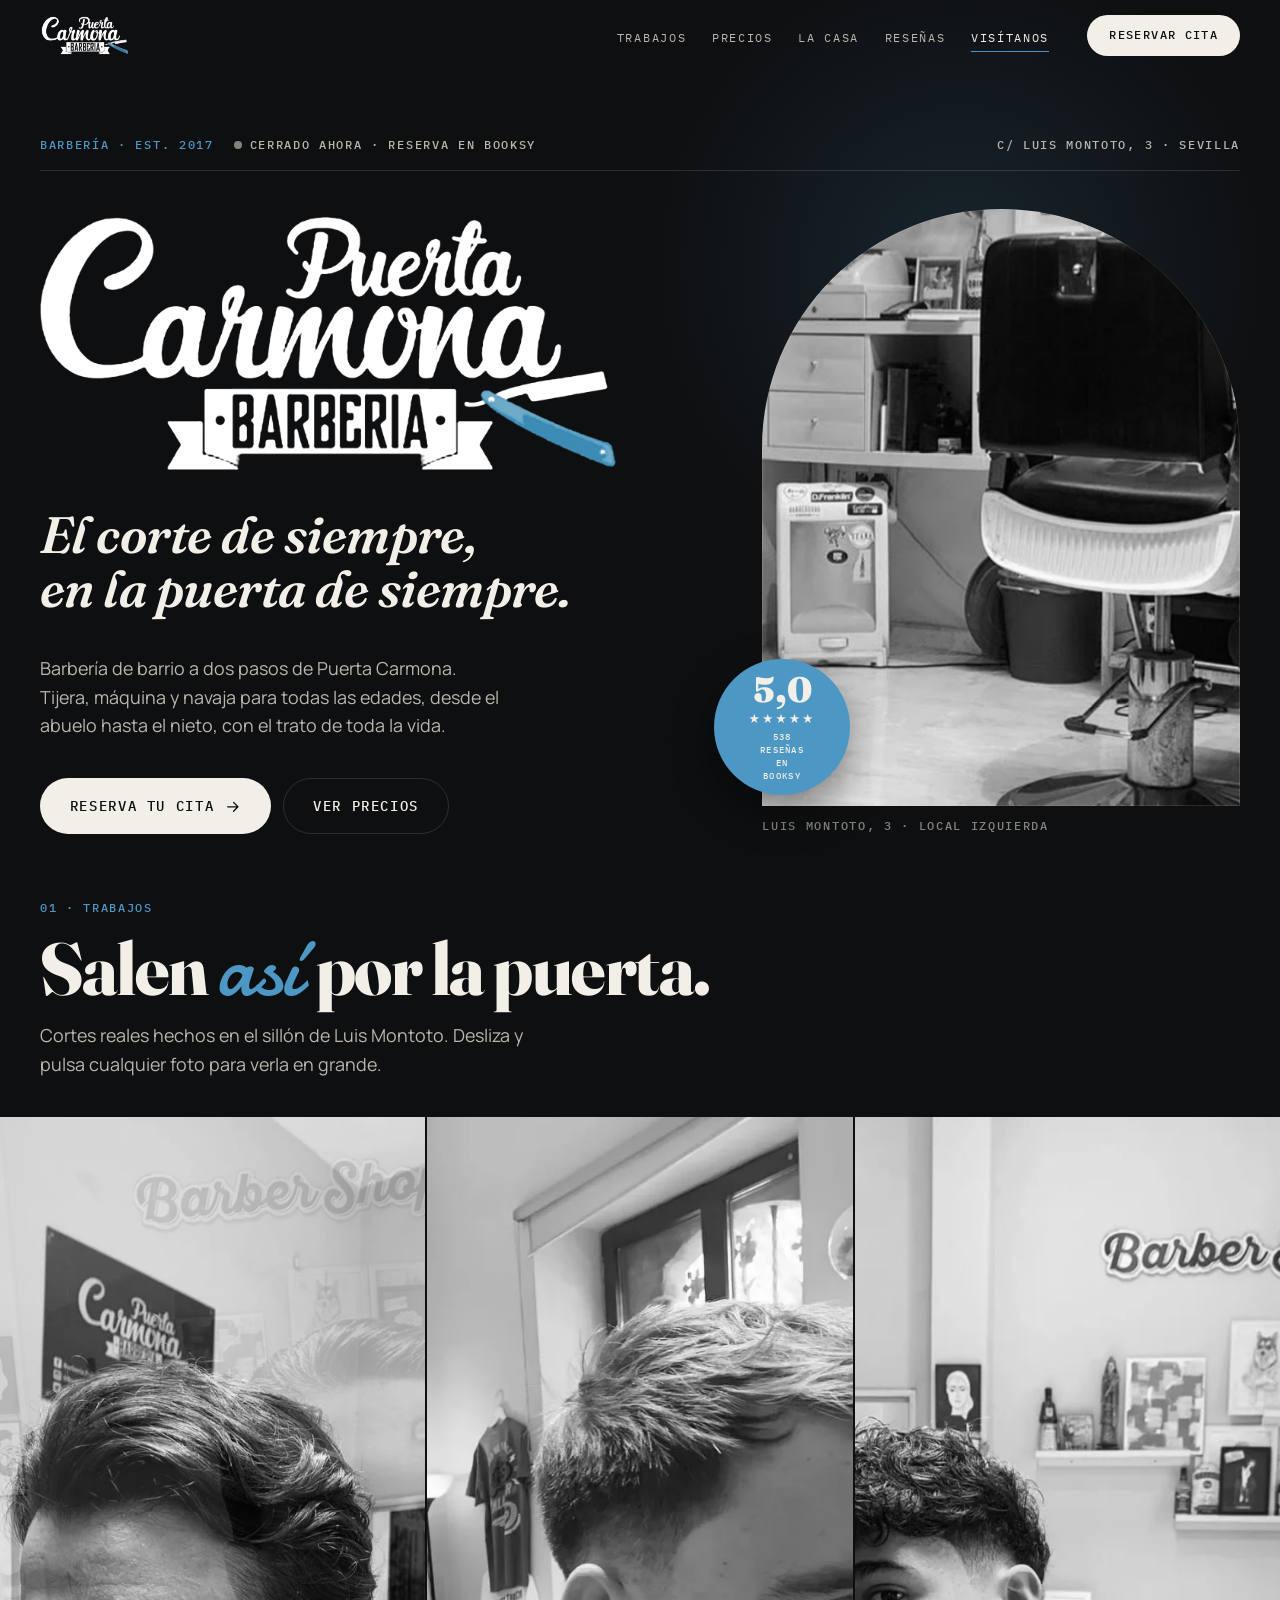
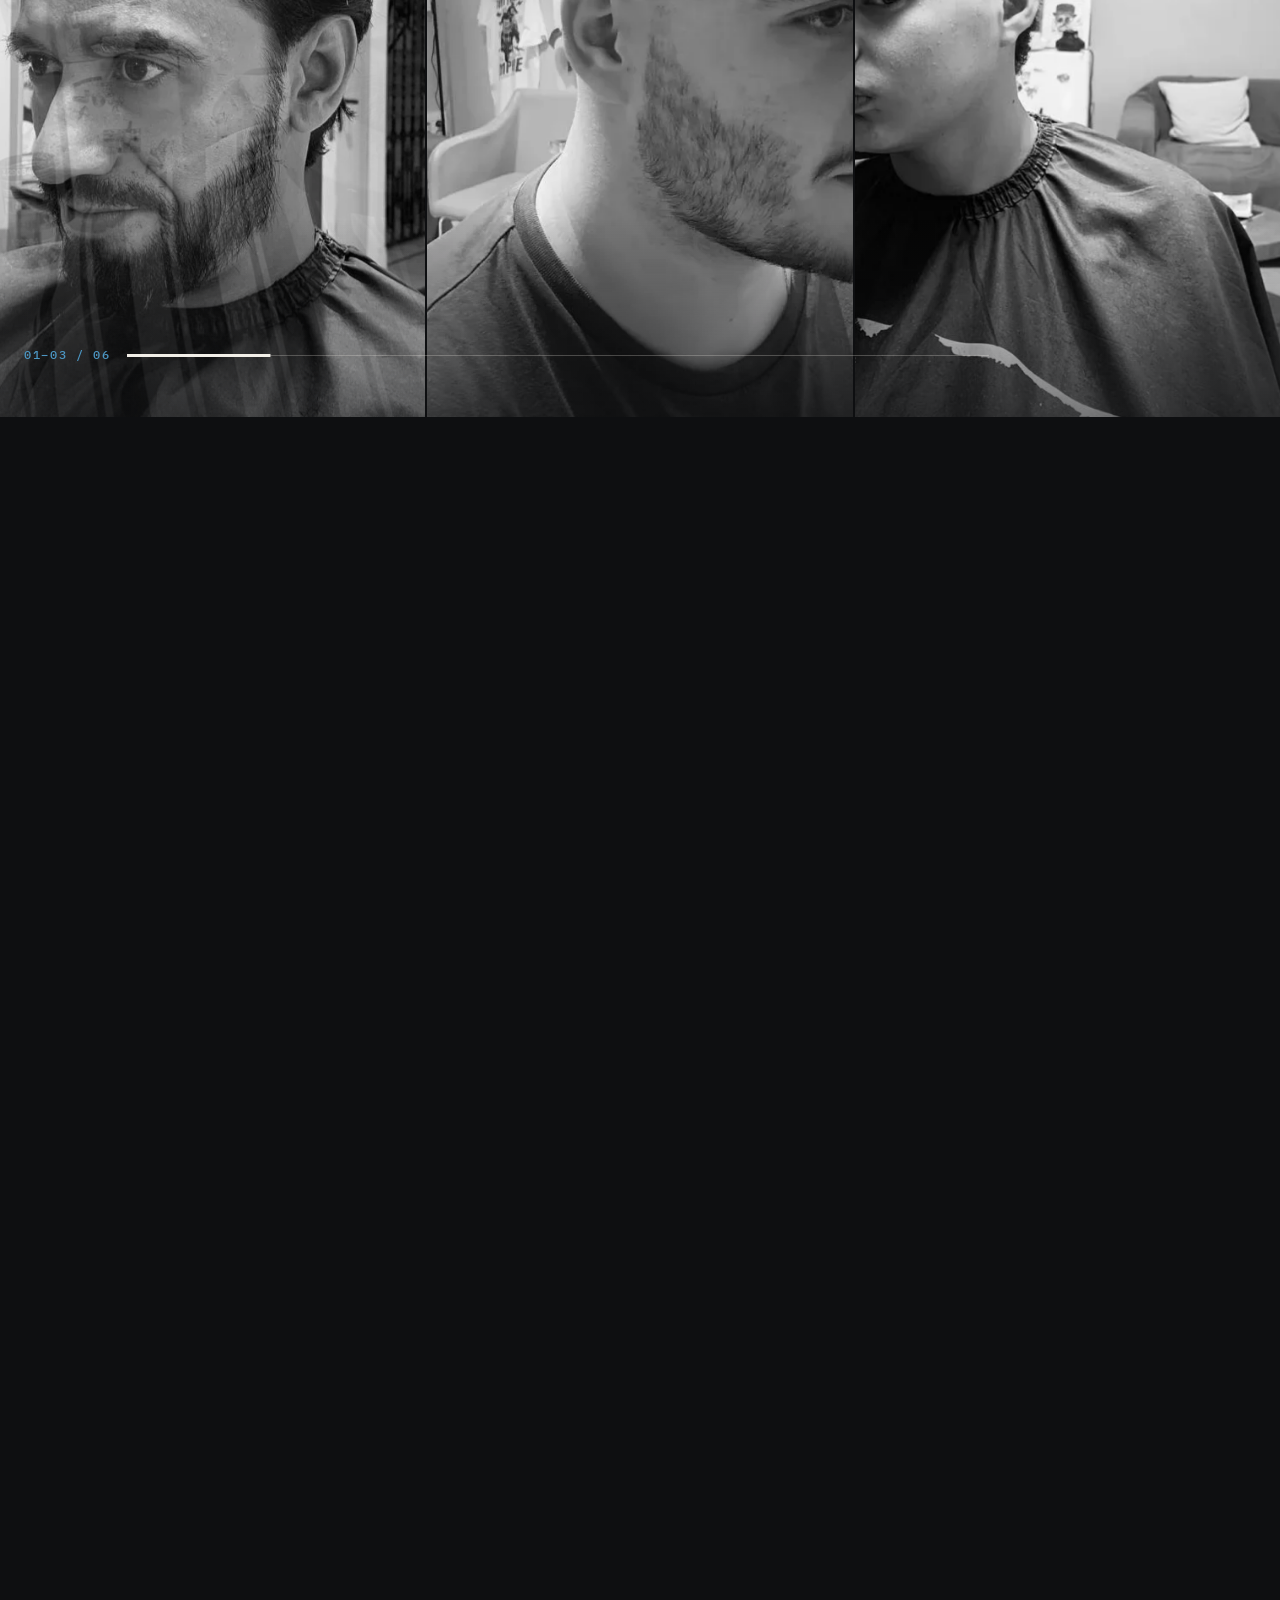
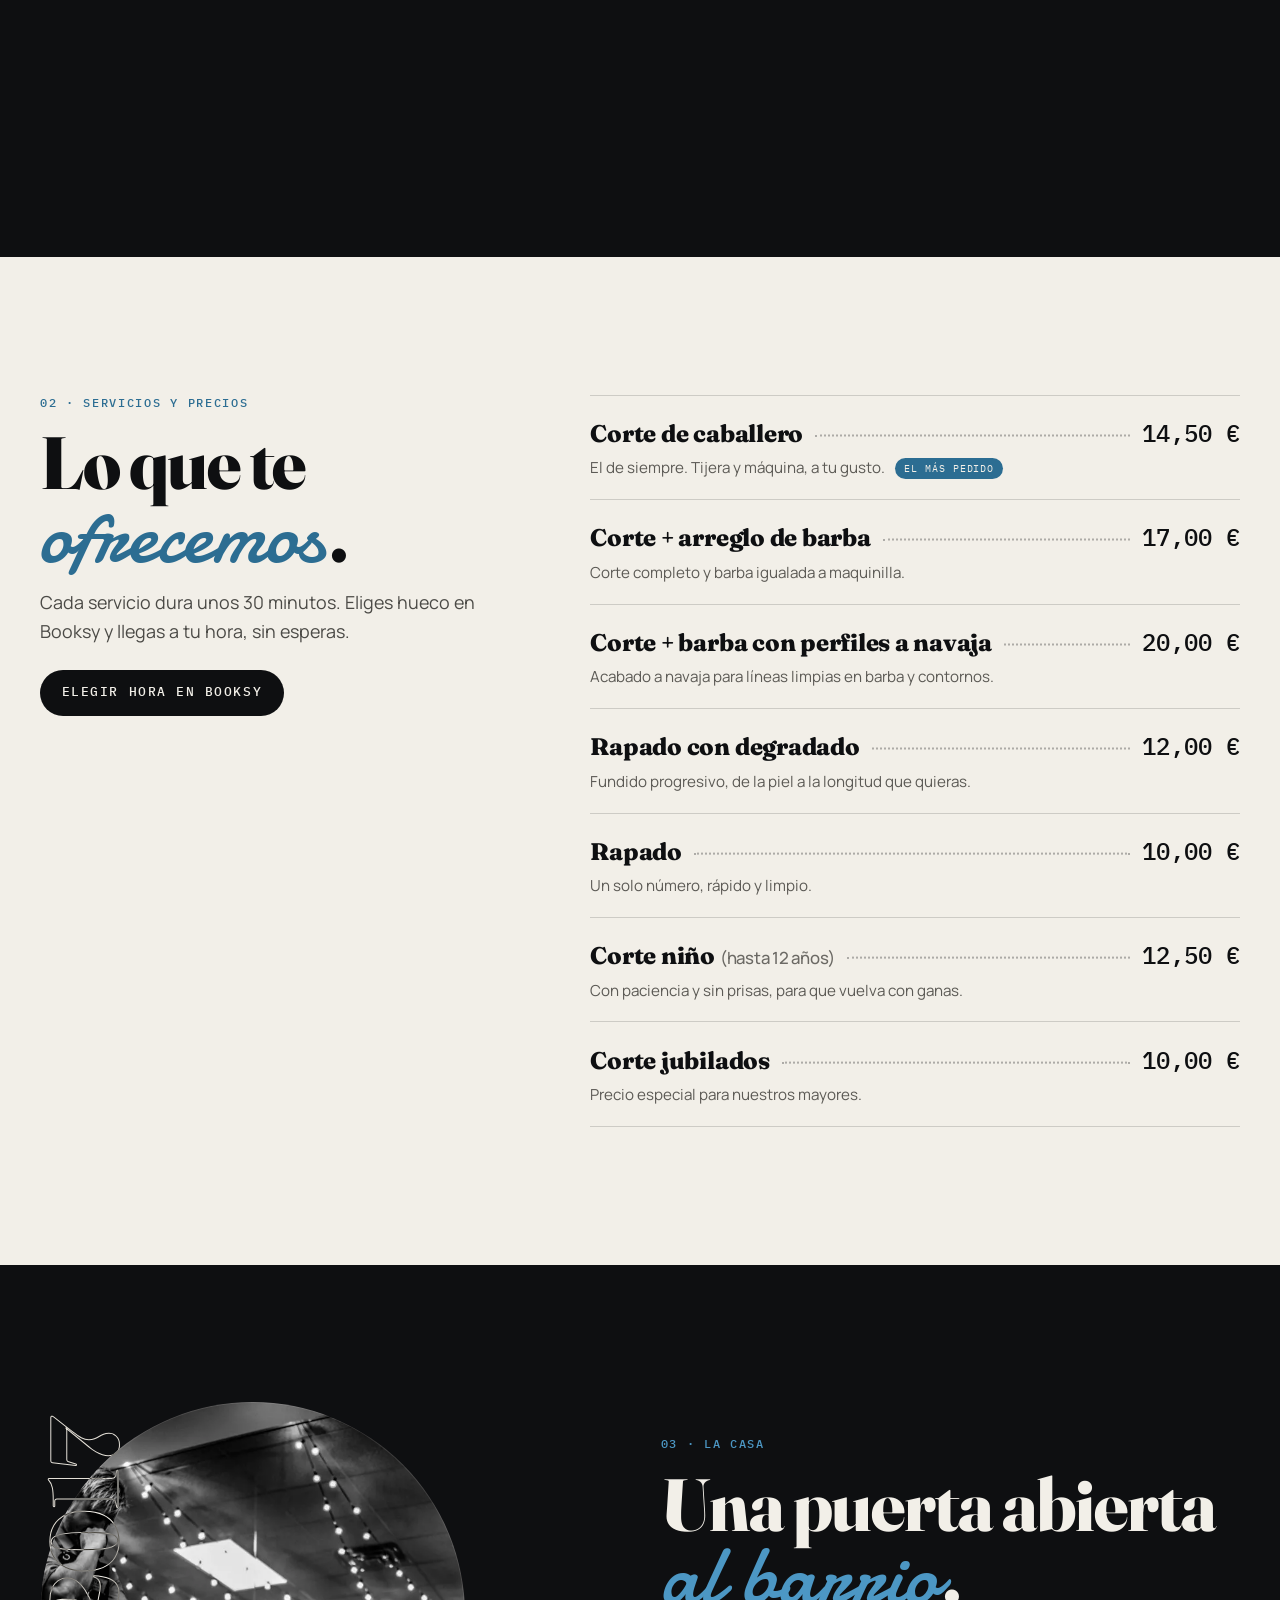
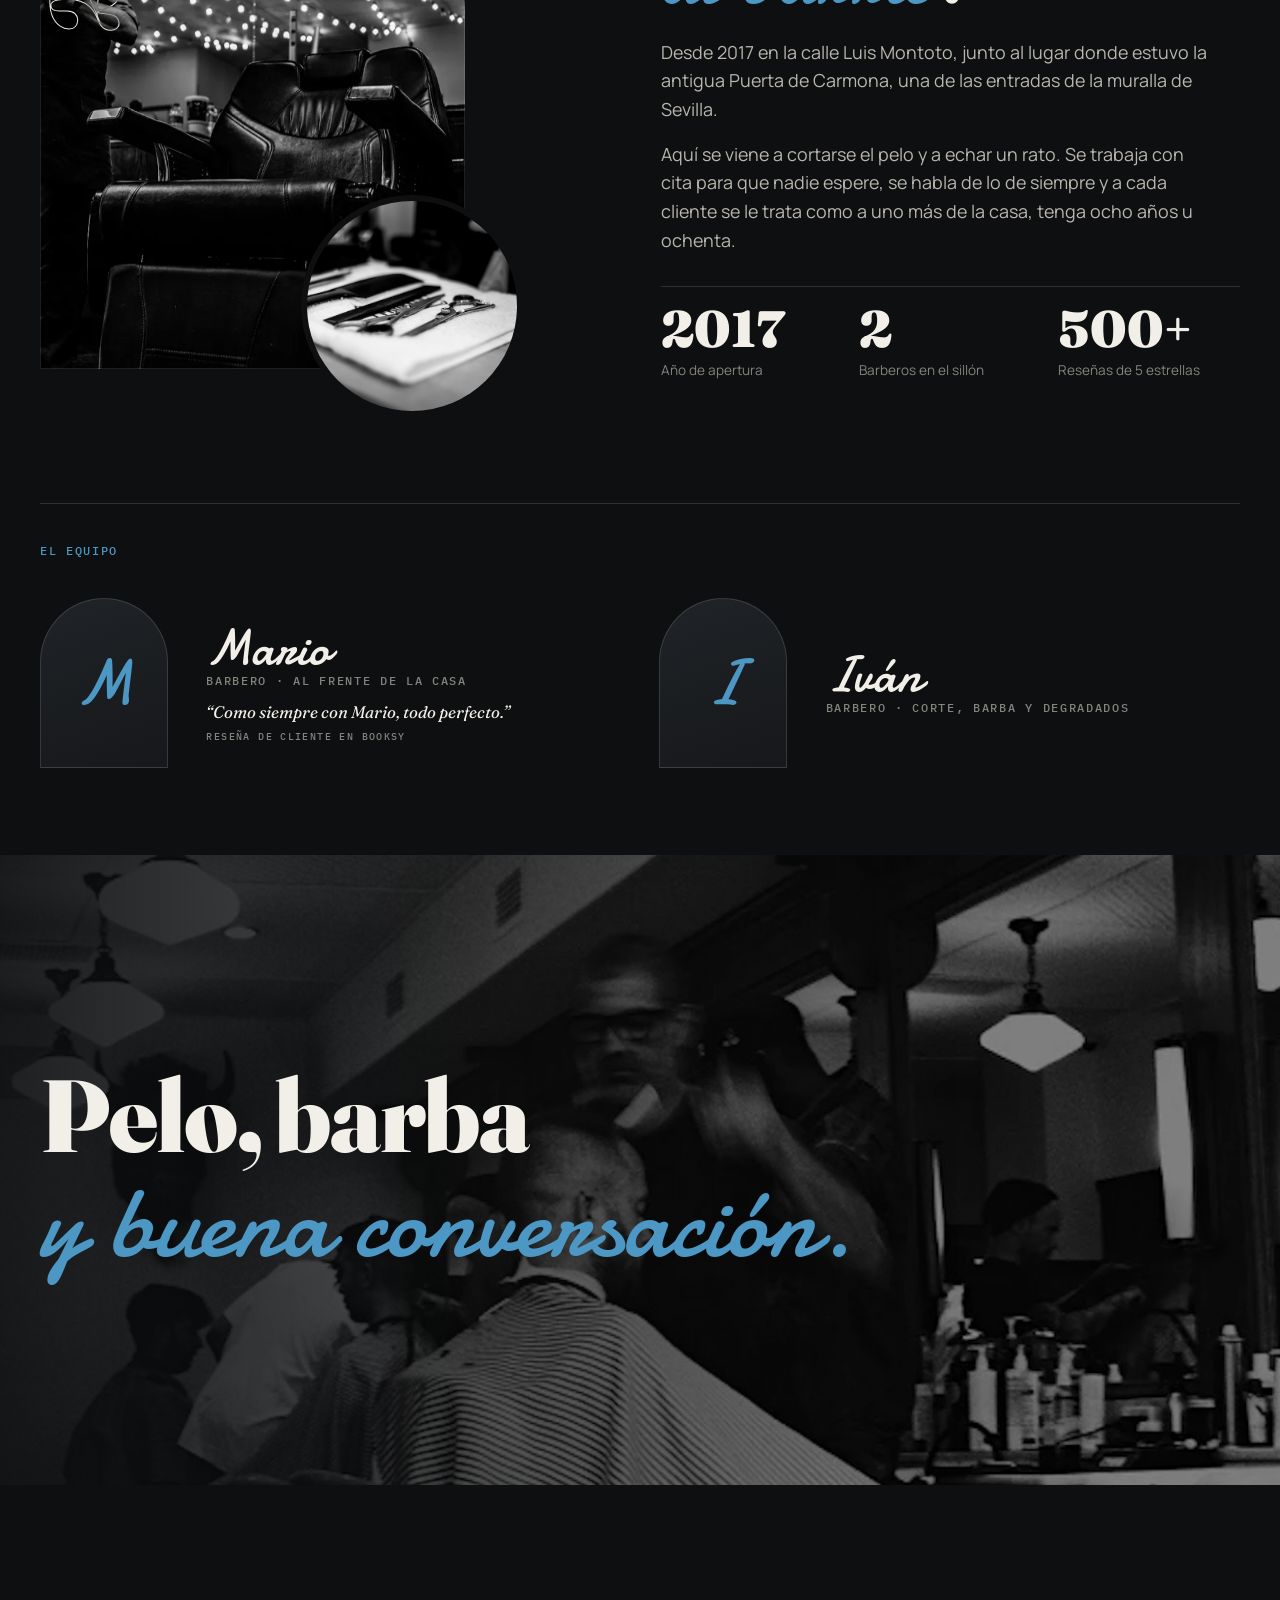
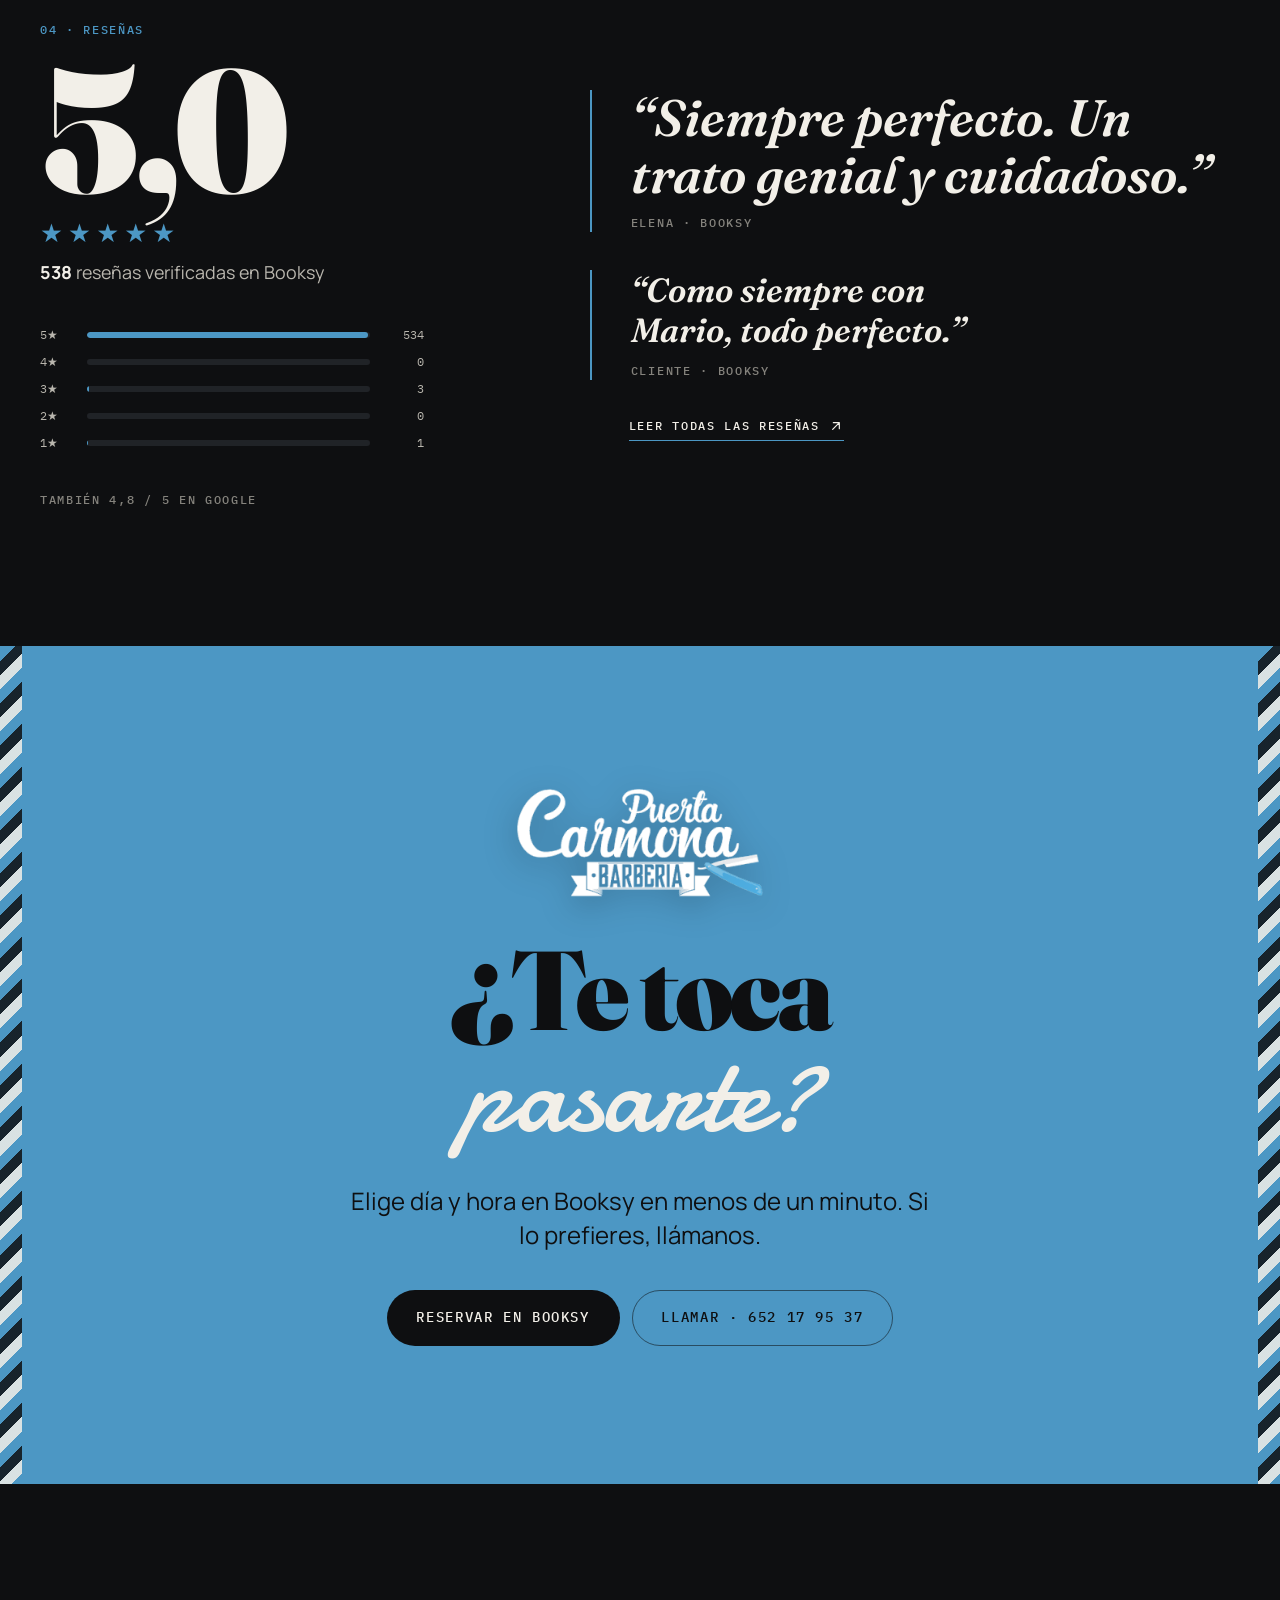
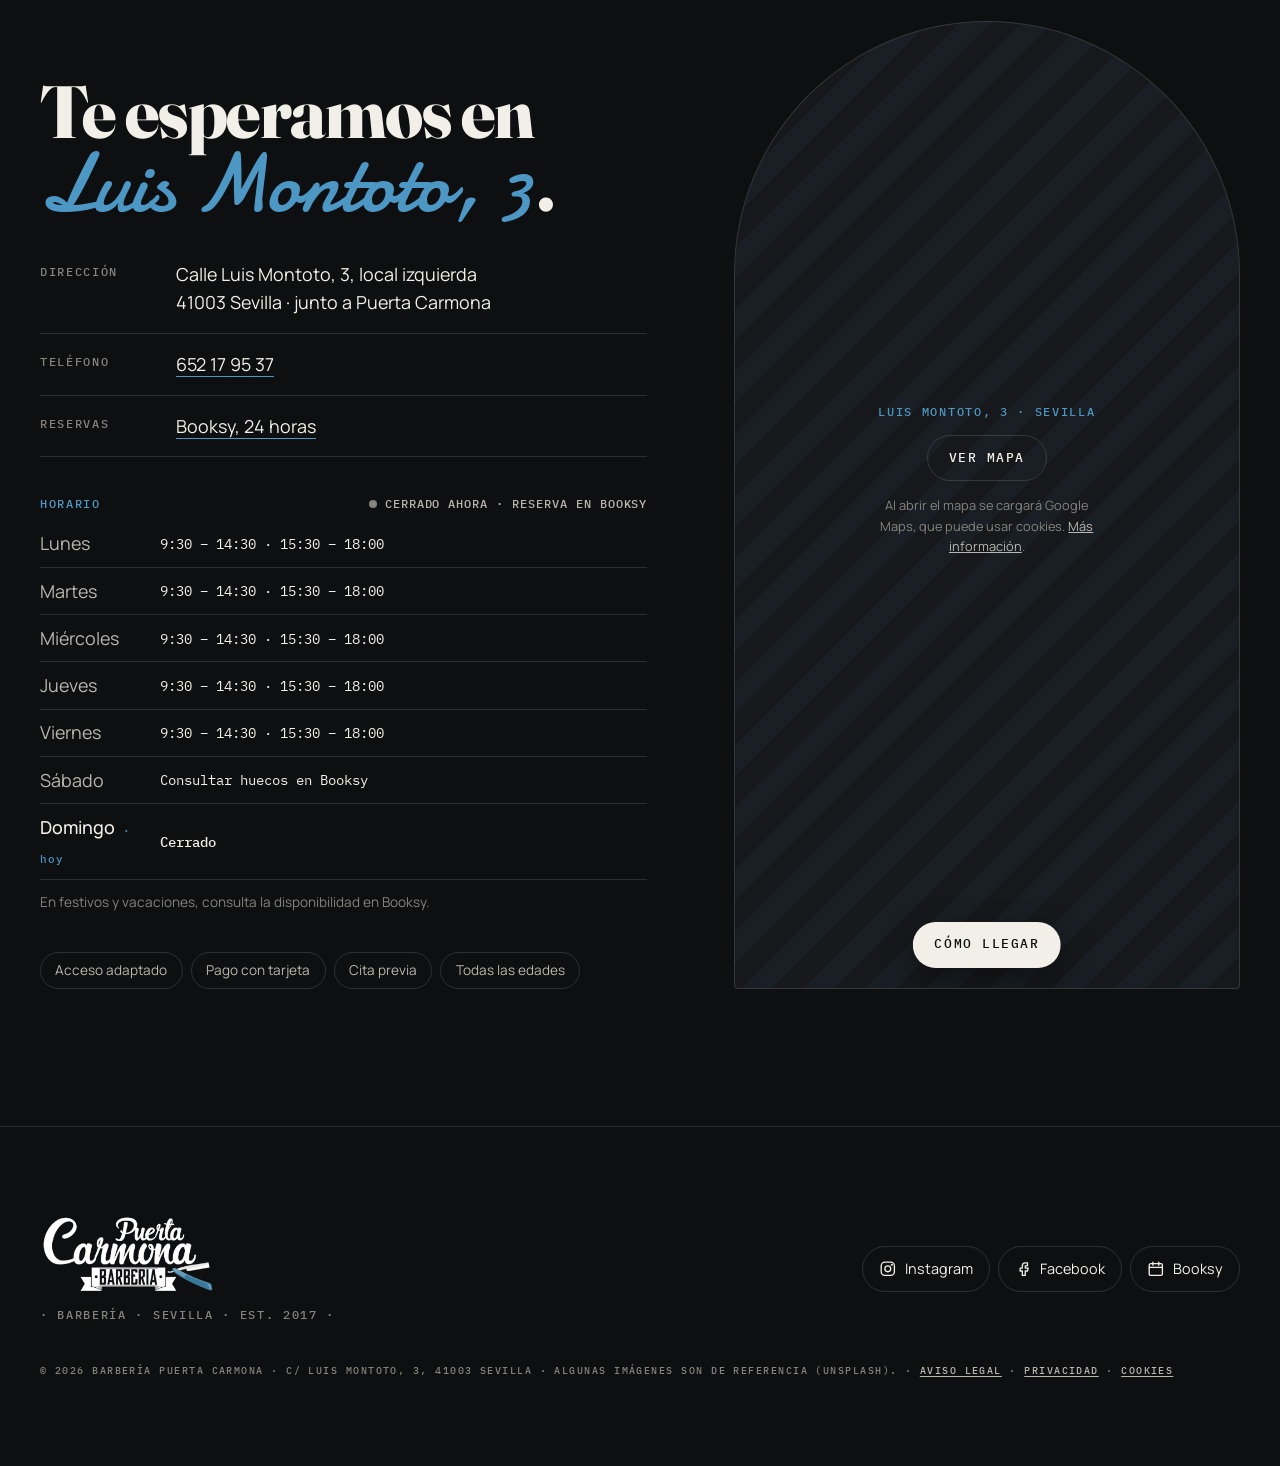
==== commit 58013e8a: "Usa el logo real en el inicio y quita la cinta de servicios - El titular del hero pasa a ser el logo" ====
--- a/index.html
+++ b/index.html
@@ -83,9 +83,7 @@
         </p>
 
         <h1 class="masthead" id="hero-title">
-          <span class="masthead__top rise">Puerta</span>
-          <span class="masthead__script rise">Carmona</span>
-          <span class="masthead__ribbon rise"><span>· Barbería ·</span><svg class="masthead__razor" viewBox="0 0 120 40" aria-hidden="true"><path class="razor__blade" d="M2 10 L60 4 L64 18 L6 22 Z"/><path class="razor__handle" d="M62 12 L116 30 L112 38 L58 20 Z"/></svg></span>
+          <img class="rise" src="assets/img/logo-hero.webp" alt="Puerta Carmona · Barbería" width="1514" height="664" fetchpriority="high" />
         </h1>
 
         <div class="hero__copy rise">
@@ -113,13 +111,6 @@
       </div>
     </section>
 
-    <!-- ============ CINTA ============ -->
-    <div class="ticker" aria-hidden="true">
-      <div class="ticker__track">
-        <span>Corte de caballero</span><i>✦</i><span>Barba a navaja</span><i>✦</i><span>Degradados</span><i>✦</i><span>Corte niño</span><i>✦</i><span>Jubilados</span><i>✦</i><span>Desde 2017</span><i>✦</i>
-        <span>Corte de caballero</span><i>✦</i><span>Barba a navaja</span><i>✦</i><span>Degradados</span><i>✦</i><span>Corte niño</span><i>✦</i><span>Jubilados</span><i>✦</i><span>Desde 2017</span><i>✦</i>
-      </div>
-    </div>
 
     <!-- ============ TRABAJOS (secuencia) ============ -->
     <section class="works" id="trabajos" aria-labelledby="works-title">
--- a/css/style.css
+++ b/css/style.css
@@ -240,44 +240,8 @@
 .hero__meta > span:first-child { color: var(--razor); }
 .hero__loc { margin-left: auto; }
 
-.masthead {
-  display: grid; justify-items: start;
-  font-weight: 400; line-height: 0.8;
-  margin-top: var(--space-xs);
-}
-.masthead__top {
-  font-family: var(--font-script);
-  font-size: clamp(2.6rem, 11vw, 5.6rem);
-  justify-self: end; margin-right: 12%;
-  margin-bottom: -0.18em;
-  color: var(--bone);
-}
-.masthead__script {
-  font-family: var(--font-script);
-  font-size: clamp(5.6rem, 27vw, 13rem);
-  line-height: 0.85;
-  color: var(--bone);
-  padding-right: 0.08em;
-  text-shadow: 0 0.04em 0 rgb(0 0 0 / 0.3);
-}
-.masthead__ribbon {
-  position: relative;
-  display: inline-flex; align-items: center;
-  margin: 0.3em 0 0 0.5em;
-  font-family: var(--font-display); font-weight: 900;
-  font-size: clamp(1rem, 3.6vw, 1.6rem);
-  letter-spacing: 0.22em; text-transform: uppercase;
-  color: var(--ink);
-}
-.masthead__ribbon > span {
-  position: relative; z-index: 1;
-  padding: 0.35em 1.1em 0.3em;
-  background: var(--bone);
-  clip-path: polygon(0 0, 100% 0, calc(100% - 0.6em) 50%, 100% 100%, 0 100%, 0.6em 50%);
-}
-.masthead__razor { width: 3.6em; height: 1.2em; margin-left: -0.4em; transform: rotate(-8deg) translateY(-0.4em); }
-.razor__blade { fill: var(--bone); stroke: none; }
-.razor__handle { fill: var(--razor); stroke: none; }
+.masthead { margin-top: var(--space-xs); }
+.masthead img { width: min(100%, 34rem); height: auto; }
 
 .hero__copy { display: grid; gap: var(--space-m); }
 .hero__tag {
@@ -339,8 +303,7 @@
   }
   .hero__meta { grid-column: 1 / -1; }
   .masthead { grid-column: 1 / 9; grid-row: 2; z-index: 2; }
-  .masthead__script { font-size: clamp(8rem, 15vw, 15rem); }
-  .masthead__top { font-size: clamp(3.6rem, 6vw, 6rem); }
+  .masthead img { width: clamp(30rem, 45vw, 42rem); }
   .hero__copy { grid-column: 1 / 7; grid-row: 3; align-self: start; }
   .hero__photo { grid-column: 8 / -1; grid-row: 2 / 4; width: 100%; align-self: center; }
   .rating { left: -3rem; }
@@ -348,27 +311,11 @@
 
 /* Entrada escalonada */
 .rise { animation: rise 1s var(--ease) both; }
-.masthead .rise:nth-child(1) { animation-delay: 0.1s; }
-.masthead .rise:nth-child(2) { animation-delay: 0.2s; }
-.masthead .rise:nth-child(3) { animation-delay: 0.35s; }
+.masthead .rise { animation-delay: 0.15s; }
 .hero__copy.rise { animation-delay: 0.45s; }
 @keyframes rise { from { opacity: 0; transform: translateY(1.5rem); } }
 
 /* ---------- Cinta ---------- */
-.ticker {
-  overflow: hidden; border-block: 1px solid var(--line);
-  background: var(--bone); color: var(--ink);
-  transform: rotate(-1.2deg) scale(1.03);
-  margin-block: var(--space-s) var(--space-l);
-}
-.ticker__track {
-  display: flex; align-items: center; gap: 2rem; width: max-content;
-  padding-block: 1rem;
-  font-family: var(--font-display); font-weight: 800; font-size: var(--step-2); letter-spacing: -0.01em;
-  animation: ticker 32s linear infinite;
-}
-.ticker__track i { font-style: normal; color: var(--razor); font-size: 0.7em; }
-@keyframes ticker { to { transform: translateX(-50%); } }
 
 /* ---------- Trabajos (secuencia, como el modelo 03) ---------- */
 .works .section-head { margin-bottom: var(--space-m); }
@@ -690,7 +637,6 @@
 @media (prefers-reduced-motion: reduce) {
   *, *::before, *::after { animation-duration: 0.01ms !important; animation-iteration-count: 1 !important; transition-duration: 0.01ms !important; scroll-behavior: auto !important; }
   .reveal { opacity: 1; transform: none; }
-  .ticker__track { animation: none; }
 }
 
 /* ---------- Ajustes de móvil estrecho ---------- */
